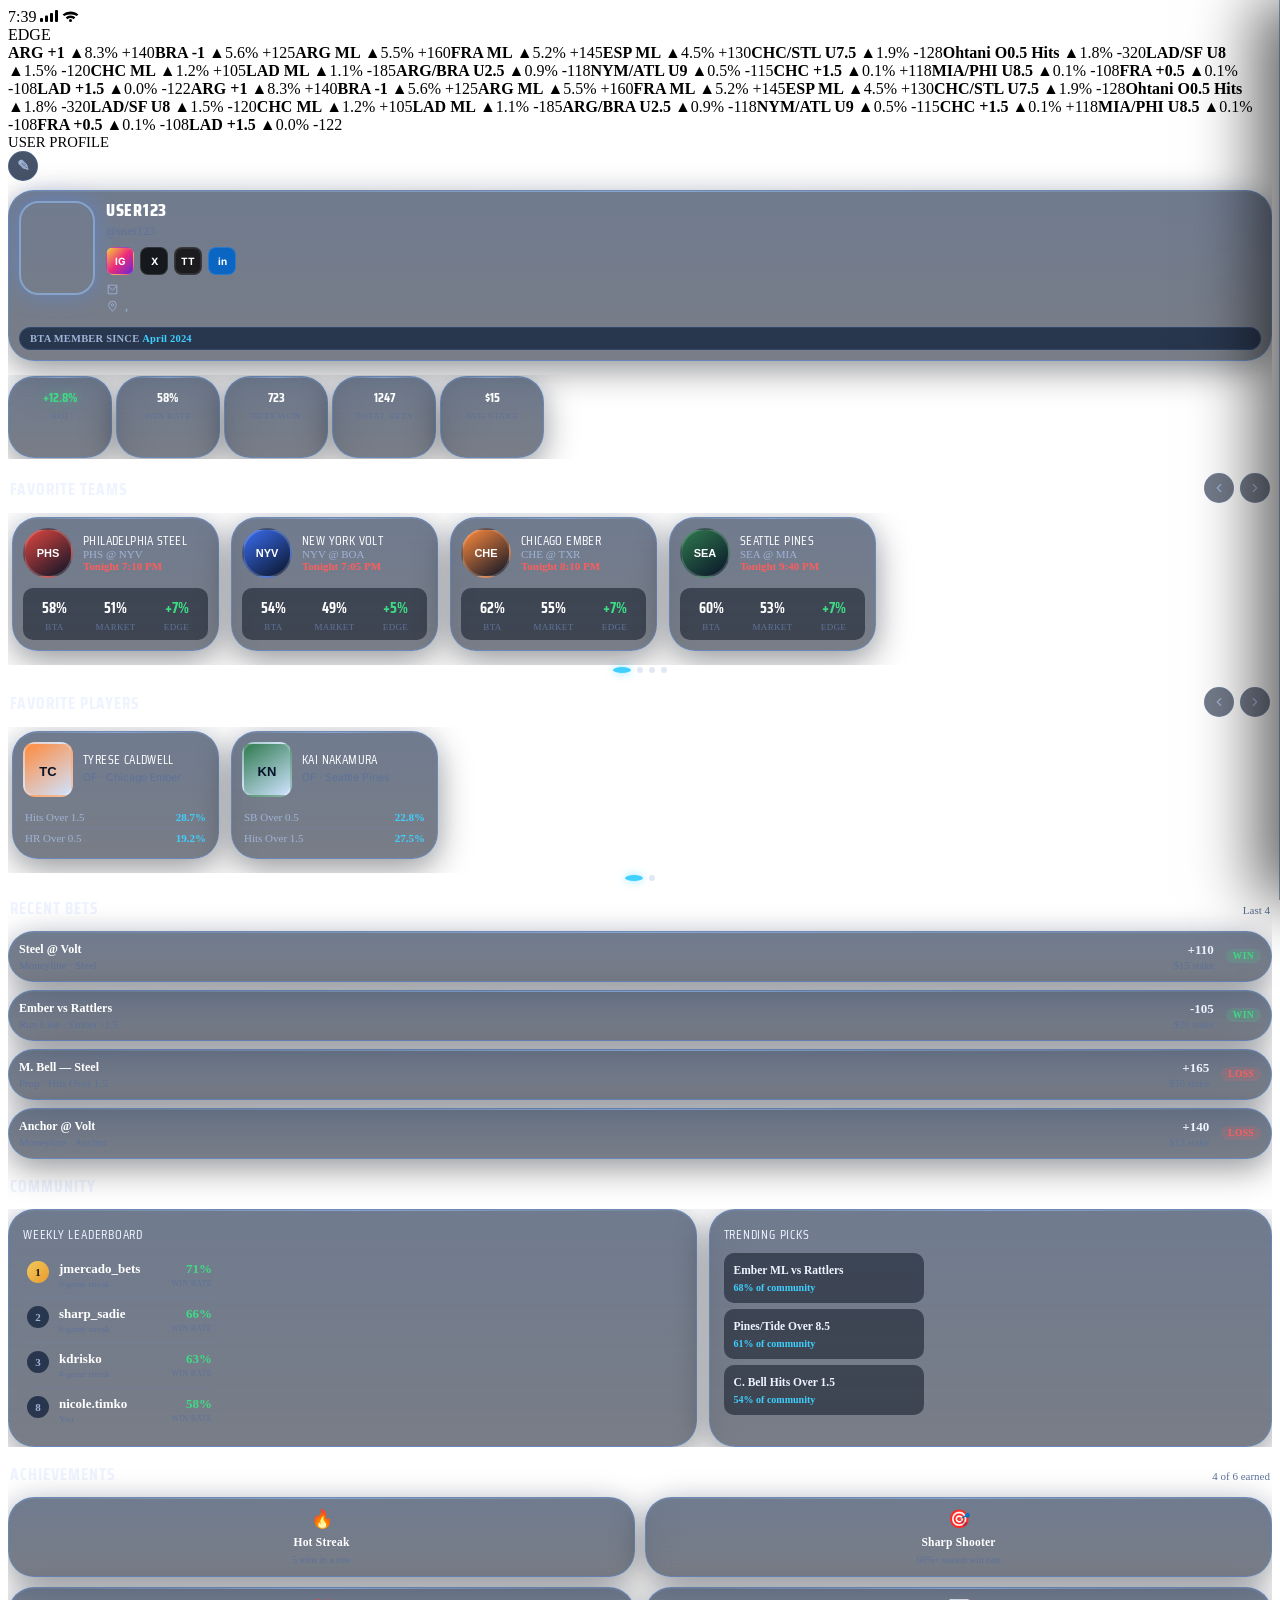
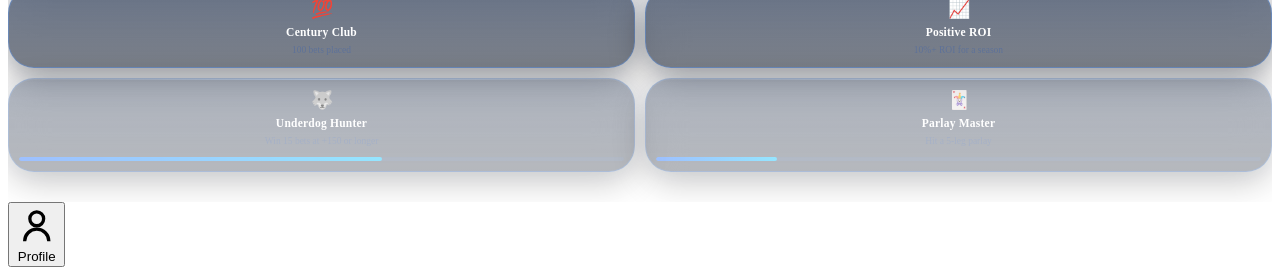
==== phase2/index.html @ 22b03d83 "rename" ====
<!DOCTYPE html>
<html lang="en">
<head>
  <meta charset="UTF-8">
  <meta name="viewport" content="width=device-width, initial-scale=1.0, maximum-scale=1.0">
  <title>BTA Sports</title>
  <link rel="preconnect" href="https://fonts.googleapis.com">
  <link rel="preconnect" href="https://fonts.gstatic.com" crossorigin>
  <link href="https://fonts.googleapis.com/css2?family=Saira+Condensed:wght@400;600;700;800&family=Inter:wght@400;500;600;700&display=swap" rel="stylesheet">
  <link rel="stylesheet" href="profile_styles.css">
</head>
<body>

<!-- AURORA BACKDROP -->
  <div class="aurora" aria-hidden="true">
    <div class="blob blob-1"></div>
    <div class="blob blob-2"></div>
    <div class="blob blob-3"></div>
  </div>

  <div class="stage">

    <!-- DEVICE -->
    <div class="device-wrap">
      <div class="device" id="device">
        <div class="screen">

          <!-- STATUS BAR (iPhone-style) -->
          <div class="statusbar">
            <span class="sb-time" id="sbTime">9:41</span>
            <span class="sb-icons">
              <!-- cellular -->
              <svg class="sb-cell" width="18" height="12" viewBox="0 0 18 12" fill="currentColor" aria-hidden="true">
                <rect x="0"  y="8"   width="3" height="4"   rx="1"/>
                <rect x="5"  y="5.5" width="3" height="6.5" rx="1"/>
                <rect x="10" y="3"   width="3" height="9"   rx="1"/>
                <rect x="15" y="0"   width="3" height="12"  rx="1"/>
              </svg>
              <!-- wifi -->
              <svg class="sb-wifi" width="17" height="12" viewBox="0 0 17 12" fill="currentColor" aria-hidden="true">
                <path d="M8.5 1.4c3 0 5.8 1.1 7.9 3l-1.6 1.7A9 9 0 0 0 8.5 4.6 9 9 0 0 0 2.2 6.1L.6 4.4A11.4 11.4 0 0 1 8.5 1.4Z"/>
                <path d="M8.5 5.6c1.8 0 3.5.7 4.8 1.9l-1.7 1.7a4.4 4.4 0 0 0-6.2 0L3.7 7.5A6.8 6.8 0 0 1 8.5 5.6Z"/>
                <circle cx="8.5" cy="10.4" r="1.5"/>
              </svg>
              <!-- battery (white) -->
              <span class="sb-batt" aria-label="Battery full">
                <svg width="27" height="13" viewBox="0 0 27 13" fill="none" aria-hidden="true">
                  <rect x="0.6" y="0.6" width="22.8" height="11.8" rx="3.4" stroke="#fff" stroke-opacity="0.55" stroke-width="1.1"/>
                  <rect x="2.2" y="2.2" width="19.6" height="8.6" rx="2.1" fill="#fff"/>
                  <path d="M25.2 4.3v4.4c.86-.18 1.4-.83 1.4-1.7v-1c0-.87-.54-1.52-1.4-1.7Z" fill="#fff" fill-opacity="0.55"/>
                </svg>
              </span>
            </span>
          </div>

          <!-- BLOOMBERG-STYLE BEST-BETS TICKER -->
          <div class="ticker" id="ticker" aria-label="Best bets edge ticker">
            <div class="ticker-tag"><span class="live-dot"></span> EDGE</div>
            <div class="ticker-track" id="tickerTrack"></div>
          </div>

          <!-- VIEWPORT -->
          <div class="viewport" id="viewport">
            <section class="view active" id="view-home"></section>
            <section class="view" id="view-games"></section>
            <section class="view" id="view-analyzer"></section>
            <section class="view" id="view-players"></section>
            <section class="view" id="view-risk"></section>
            <section class="view" id="view-fantasy"></section>
            <section class="view" id="view-profile"></section>
          </div>

          <!-- TOAST -->
          <div class="toast" id="toast"></div>

          <!-- BOTTOM NAV -->
          <nav class="tabbar" id="tabbar">
            <button class="tab active" data-view="profile" aria-label="Profile">
              <svg viewBox="0 0 24 24" fill="none" stroke="currentColor" stroke-width="1.9">
                <circle cx="12" cy="8" r="4"/>
                <path d="M5 21c0-3.9 3.1-7 7-7s7 3.1 7 7"/>
              </svg>
              <span>Profile</span>
            </button>
          </nav>

        </div>
      </div>
    </div>
  </div>

<!-- ====================================================
     DATA LAYER  (replaces data.js)
     ==================================================== -->
<script>
/* ── Utility: implied probability from American odds ── */
function impliedProb(o) {
  if (o > 0) return 100 / (o + 100);
  return (-o) / (-o + 100);
}
function probToAmerican(p) {
  if (p >= 0.5) return -Math.round(p / (1 - p) * 100);
  return Math.round((1 - p) / p * 100);
}
function fmtOdds(o) {
  return o > 0 ? '+' + Math.round(o) : String(Math.round(o));
}

/* ── User ── */
window.USER = { name: 'User123', handle: '' };

/* ── Teams (color palette) ── */
window.TEAMS = {
  MIA: { city:'Miami',        c1:'#00838f', c2:'#ff6b35' },
  PHI: { city:'Philadelphia', c1:'#bf2033', c2:'#0a1428' },
  NYM: { city:'New York',     c1:'#002d72', c2:'#ff5910' },
  ATL: { city:'Atlanta',      c1:'#ce1141', c2:'#13274f' },
  LAD: { city:'Los Angeles',  c1:'#005a9c', c2:'#ef3e42' },
  SF:  { city:'San Francisco',c1:'#fd5a1e', c2:'#27251f' },
  CHC: { city:'Chicago',      c1:'#0e3386', c2:'#cc3433' },
  STL: { city:'St. Louis',    c1:'#c41e3a', c2:'#0c2340' },
  HOU: { city:'Houston',      c1:'#002d62', c2:'#eb6e1f' },
  SEA: { city:'Seattle',      c1:'#005c5c', c2:'#0c2c56' },
  // FIFA
  ARG: { city:'Argentina',    c1:'#74acdf', c2:'#ffffff' },
  BRA: { city:'Brazil',       c1:'#009c3b', c2:'#ffdf00' },
  FRA: { city:'France',       c1:'#002395', c2:'#ed2939' },
  ENG: { city:'England',      c1:'#cf081f', c2:'#ffffff' },
  ESP: { city:'Spain',        c1:'#aa151b', c2:'#f1bf00' },
  GER: { city:'Germany',      c1:'#000000', c2:'#dd0000' },
  POR: { city:'Portugal',     c1:'#006600', c2:'#ff0000' },
  USA: { city:'United States',c1:'#002868', c2:'#bf0a30' },
};

/* ── Games ── */
window.GAMES = {
  MLB: [
    {
      id: 'mia-phi', away: 'MIA', home: 'PHI', time: '7:10 PM', day: 'Tonight',
      btaRunLine: 'PHI -1.5', btaOU: '8.5',
      markets: {
        moneyline: {
          away: { btaProb: 0.38, odds: +148 },
          home: { btaProb: 0.62, odds: -172 },
        },
        runline: {
          line: 1.5,
          away: { btaProb: 0.44, odds: +124 },
          home: { btaProb: 0.56, odds: -142 },
        },
        total: {
          line: 8.5,
          under: { btaProb: 0.52, odds: -108 },
          over:  { btaProb: 0.48, odds: -112 },
        },
      },
    },
    {
      id: 'nym-atl', away: 'NYM', home: 'ATL', time: '7:20 PM', day: 'Tonight',
      btaRunLine: 'ATL -1.5', btaOU: '9.0',
      markets: {
        moneyline: {
          away: { btaProb: 0.41, odds: +130 },
          home: { btaProb: 0.59, odds: -155 },
        },
        runline: {
          line: 1.5,
          away: { btaProb: 0.47, odds: +112 },
          home: { btaProb: 0.53, odds: -130 },
        },
        total: {
          line: 9.0,
          under: { btaProb: 0.54, odds: -115 },
          over:  { btaProb: 0.46, odds: +105 },
        },
      },
    },
    {
      id: 'lad-sf', away: 'LAD', home: 'SF', time: '9:45 PM', day: 'Tonight',
      btaRunLine: 'LAD -1.5', btaOU: '8.0',
      markets: {
        moneyline: {
          away: { btaProb: 0.66, odds: -185 },
          home: { btaProb: 0.34, odds: +160 },
        },
        runline: {
          line: 1.5,
          away: { btaProb: 0.55, odds: -122 },
          home: { btaProb: 0.45, odds: +104 },
        },
        total: {
          line: 8.0,
          under: { btaProb: 0.56, odds: -120 },
          over:  { btaProb: 0.44, odds: +102 },
        },
      },
    },
    {
      id: 'chc-stl', away: 'CHC', home: 'STL', time: '7:45 PM', day: 'Tomorrow',
      btaRunLine: 'EVEN', btaOU: '7.5',
      markets: {
        moneyline: {
          away: { btaProb: 0.50, odds: +105 },
          home: { btaProb: 0.50, odds: -115 },
        },
        runline: {
          line: 1.5,
          away: { btaProb: 0.46, odds: +118 },
          home: { btaProb: 0.54, odds: -135 },
        },
        total: {
          line: 7.5,
          under: { btaProb: 0.58, odds: -128 },
          over:  { btaProb: 0.42, odds: +110 },
        },
      },
    },
  ],
  FIFA: [
    {
      id: 'arg-bra', away: 'ARG', home: 'BRA', time: '3:00 PM', day: 'Today',
      btaRunLine: 'Draw', btaOU: '2.5',
      markets: {
        moneyline: {
          away: { btaProb: 0.44, odds: +160 },
          draw: { btaProb: 0.28, odds: +210 },
          home: { btaProb: 0.28, odds: +185 },
        },
        runline: {
          line: 1,
          away: { btaProb: 0.50, odds: +140 },
          home: { btaProb: 0.50, odds: +125 },
        },
        total: {
          line: 2.5,
          under: { btaProb: 0.55, odds: -118 },
          over:  { btaProb: 0.45, odds: +100 },
        },
      },
    },
    {
      id: 'fra-eng', away: 'FRA', home: 'ENG', time: '6:00 PM', day: 'Today',
      btaRunLine: 'FRA -0.5', btaOU: '2.5',
      markets: {
        moneyline: {
          away: { btaProb: 0.46, odds: +145 },
          draw: { btaProb: 0.26, odds: +220 },
          home: { btaProb: 0.28, odds: +180 },
        },
        runline: {
          line: 0.5,
          away: { btaProb: 0.52, odds: -108 },
          home: { btaProb: 0.48, odds: -112 },
        },
        total: {
          line: 2.5,
          under: { btaProb: 0.53, odds: -115 },
          over:  { btaProb: 0.47, odds: +105 },
        },
      },
    },
    {
      id: 'esp-ger', away: 'ESP', home: 'GER', time: '12:00 PM', day: 'Tomorrow',
      btaRunLine: 'ESP -0.5', btaOU: '3.0',
      markets: {
        moneyline: {
          away: { btaProb: 0.48, odds: +130 },
          draw: { btaProb: 0.25, odds: +240 },
          home: { btaProb: 0.27, odds: +195 },
        },
        runline: {
          line: 0.5,
          away: { btaProb: 0.54, odds: -122 },
          home: { btaProb: 0.46, odds: +104 },
        },
        total: {
          line: 3.0,
          under: { btaProb: 0.51, odds: -110 },
          over:  { btaProb: 0.49, odds: -110 },
        },
      },
    },
  ],
  NFL: [],
};

/* ── Player Props ── */
window.PROPS = {
  MLB: [
    {
      id: 'ohtani', name: 'Shohei Ohtani', team: 'LAD', match: 'LAD @ SF', time: '9:45 PM',
      lines: [
        {
          stat: 'Total Bases', line: 1.5,
          under: { btaProb: 0.38, odds: +148 },
          over:  { btaProb: 0.62, odds: -175 },
        },
        {
          stat: 'Hits', line: 0.5,
          under: { btaProb: 0.22, odds: +260 },
          over:  { btaProb: 0.78, odds: -320 },
        },
        {
          stat: 'Strikeouts', line: 1.5,
          under: { btaProb: 0.42, odds: +138 },
          over:  { btaProb: 0.58, odds: -162 },
        },
      ],
    },
    {
      id: 'judge', name: 'Aaron Judge', team: 'NYM', match: 'NYM @ ATL', time: '7:20 PM',
      lines: [
        {
          stat: 'Home Runs', line: 0.5,
          under: { btaProb: 0.72, odds: -255 },
          over:  { btaProb: 0.28, odds: +215 },
        },
        {
          stat: 'Total Bases', line: 2.5,
          under: { btaProb: 0.44, odds: +125 },
          over:  { btaProb: 0.56, odds: -148 },
        },
        {
          stat: 'RBIs', line: 0.5,
          under: { btaProb: 0.40, odds: +140 },
          over:  { btaProb: 0.60, odds: -168 },
        },
      ],
    },
    {
      id: 'acuna', name: 'Ronald Acuña Jr.', team: 'ATL', match: 'NYM @ ATL', time: '7:20 PM',
      lines: [
        {
          stat: 'Stolen Bases', line: 0.5,
          under: { btaProb: 0.55, odds: -125 },
          over:  { btaProb: 0.45, odds: +108 },
        },
        {
          stat: 'Hits', line: 1.5,
          under: { btaProb: 0.48, odds: -105 },
          over:  { btaProb: 0.52, odds: -115 },
        },
      ],
    },
    {
      id: 'betts', name: 'Mookie Betts', team: 'LAD', match: 'LAD @ SF', time: '9:45 PM',
      lines: [
        {
          stat: 'Total Bases', line: 1.5,
          under: { btaProb: 0.41, odds: +135 },
          over:  { btaProb: 0.59, odds: -158 },
        },
        {
          stat: 'Runs Scored', line: 0.5,
          under: { btaProb: 0.38, odds: +148 },
          over:  { btaProb: 0.62, odds: -172 },
        },
      ],
    },
  ],
  FIFA: [
    {
      id: 'mbappe', name: 'Kylian Mbappé', team: 'FRA', match: 'FRA @ ENG', time: '6:00 PM',
      lines: [
        {
          stat: 'Goals', line: 0.5,
          under: { btaProb: 0.58, odds: -138 },
          over:  { btaProb: 0.42, odds: +118 },
        },
        {
          stat: 'Shots on Target', line: 1.5,
          under: { btaProb: 0.46, odds: +106 },
          over:  { btaProb: 0.54, odds: -125 },
        },
      ],
    },
    {
      id: 'saka', name: 'Bukayo Saka', team: 'ENG', match: 'FRA @ ENG', time: '6:00 PM',
      lines: [
        {
          stat: 'Assists', line: 0.5,
          under: { btaProb: 0.70, odds: -235 },
          over:  { btaProb: 0.30, odds: +195 },
        },
        {
          stat: 'Shots', line: 1.5,
          under: { btaProb: 0.50, odds: -108 },
          over:  { btaProb: 0.50, odds: -112 },
        },
      ],
    },
    {
      id: 'messi', name: 'Lionel Messi', team: 'ARG', match: 'ARG @ BRA', time: '3:00 PM',
      lines: [
        {
          stat: 'Goals', line: 0.5,
          under: { btaProb: 0.52, odds: -115 },
          over:  { btaProb: 0.48, odds: +105 },
        },
        {
          stat: 'Key Passes', line: 2.5,
          under: { btaProb: 0.44, odds: +124 },
          over:  { btaProb: 0.56, odds: -142 },
        },
      ],
    },
  ],
  NFL: [],
};

/* ── DFS Pool ── */
window.DFS = {
  cap: 50000,
  positions: ['P','P','C','1B','2B','3B','SS','OF','OF'],
  pool: [
    { name:'Shohei Ohtani',       pos:'P',  team:'LAD', salary:11200, proj:42.5 },
    { name:'Gerrit Cole',         pos:'P',  team:'NYM', salary: 9800, proj:37.8 },
    { name:'Spencer Strider',     pos:'P',  team:'ATL', salary: 9600, proj:36.2 },
    { name:'Blake Snell',         pos:'P',  team:'SF',  salary: 8800, proj:33.5 },
    { name:'Framber Valdez',      pos:'P',  team:'HOU', salary: 8200, proj:30.4 },
    { name:'Adley Rutschman',     pos:'C',  team:'PHI', salary: 5800, proj:18.4 },
    { name:'William Contreras',   pos:'C',  team:'MIA', salary: 4800, proj:14.2 },
    { name:'Bo Naylor',           pos:'C',  team:'NYM', salary: 4200, proj:11.5 },
    { name:'Freddie Freeman',     pos:'1B', team:'LAD', salary: 6200, proj:21.6 },
    { name:'Pete Alonso',         pos:'1B', team:'NYM', salary: 5600, proj:19.3 },
    { name:'Ty France',           pos:'1B', team:'CHC', salary: 4400, proj:13.1 },
    { name:'Marcus Semien',       pos:'2B', team:'STL', salary: 5400, proj:17.8 },
    { name:'Gleyber Torres',      pos:'2B', team:'NYM', salary: 4800, proj:15.4 },
    { name:'Zach McKinstry',      pos:'2B', team:'CHC', salary: 3900, proj:11.2 },
    { name:'Rafael Devers',       pos:'3B', team:'PHI', salary: 6000, proj:20.5 },
    { name:'Matt Chapman',        pos:'3B', team:'SF',  salary: 5200, proj:16.9 },
    { name:'Josh Donaldson',      pos:'3B', team:'ATL', salary: 4100, proj:12.0 },
    { name:'Trea Turner',         pos:'SS', team:'PHI', salary: 6400, proj:23.1 },
    { name:'Francisco Lindor',    pos:'SS', team:'NYM', salary: 6000, proj:21.8 },
    { name:'Dansby Swanson',      pos:'SS', team:'CHC', salary: 4600, proj:14.5 },
    { name:'Mookie Betts',        pos:'OF', team:'LAD', salary: 7200, proj:28.4 },
    { name:'Ronald Acuña Jr.',    pos:'OF', team:'ATL', salary: 7000, proj:27.6 },
    { name:'Aaron Judge',         pos:'OF', team:'NYM', salary: 6800, proj:26.2 },
    { name:'Mike Trout',          pos:'OF', team:'SF',  salary: 6400, proj:24.0 },
    { name:'Yordan Alvarez',      pos:'OF', team:'HOU', salary: 6200, proj:22.8 },
    { name:'Kyle Tucker',         pos:'OF', team:'HOU', salary: 5800, proj:20.1 },
    { name:'Seiya Suzuki',        pos:'OF', team:'CHC', salary: 5200, proj:17.5 },
    { name:'Jesse Winker',        pos:'OF', team:'MIA', salary: 4600, proj:14.8 },
    { name:'Michael Conforto',    pos:'OF', team:'SF',  salary: 4000, proj:12.0 },
  ],
};
</script>

<!-- ====================================================
     MAIN APP JS  (paste your app.js content here)
     ==================================================== -->
<script>
(function () {
  'use strict';

  /* ---------- odds math ---------- */
  const americanToDecimal = o => o > 0 ? 1 + o / 100 : 1 + 100 / (-o);
  const decimalToAmerican = d => d >= 2 ? '+' + Math.round((d - 1) * 100) : '-' + Math.round(100 / (d - 1));
  const clamp = (v, lo, hi) => Math.min(hi, Math.max(lo, v));
  const pct = p => (p * 100).toFixed(2) + '%';
  const pct1 = p => (p * 100).toFixed(1) + '%';
  const edgeOf = side => side.btaProb - impliedProb(side.odds);

  /* ---------- app state ---------- */
  const state = {
    view: 'home',
    sport: 'MLB',
    analyzerGameId: 'mia-phi',
    card: [],
    fantasy: null,
    audioTimer: null,
  };

  const $ = sel => document.querySelector(sel);
  const el = (tag, cls, html) => { const e = document.createElement(tag); if (cls) e.className = cls; if (html != null) e.innerHTML = html; return e; };

  const teamGrad = (away, home) => {
    const a = TEAMS[away], h = TEAMS[home];
    return `background:linear-gradient(100deg, ${a.c1} 0%, ${a.c2} 34%, ${h.c1} 66%, ${h.c2} 100%)`;
  };
  const teamSolid = abbr => { const t = TEAMS[abbr]; return t ? `background:linear-gradient(135deg, ${t.c1}, ${t.c2})` : ''; };

  function allEdges() {
    const out = [];
    Object.keys(GAMES).forEach(sport => GAMES[sport].forEach(g => {
      const push = (name, sub, side, odds) => { if (odds == null) return; out.push({ sport, gid: g.id, name, sub, btaProb: side.btaProb, odds, edge: side.btaProb - impliedProb(odds) }); };
      const m = g.markets;
      push(`${g.away} ML`, `${TEAMS[g.away].city} moneyline`, m.moneyline.away, m.moneyline.away.odds);
      push(`${g.home} ML`, `${TEAMS[g.home].city} moneyline`, m.moneyline.home, m.moneyline.home.odds);
      if (m.runline) {
        push(`${g.away} ${m.runline.line > 0 ? '+' : ''}${m.runline.line}`, `${g.away}/${g.home} spread`, m.runline.away, m.runline.away.odds);
        push(`${g.home} -${m.runline.line}`, `${g.away}/${g.home} spread`, m.runline.home, m.runline.home.odds);
      }
      if (m.total) {
        push(`${g.away}/${g.home} U${m.total.line}`, 'Total under', m.total.under, m.total.under.odds);
        push(`${g.away}/${g.home} O${m.total.line}`, 'Total over', m.total.over, m.total.over.odds);
      }
    }));
    Object.keys(PROPS).forEach(sport => PROPS[sport].forEach(p => p.lines.forEach(l => {
      if (l.over.odds != null) out.push({ sport, name: `${p.name.split(' ').pop()} O${l.line} ${l.stat}`, sub: `${p.name} · ${l.stat}`, btaProb: l.over.btaProb, odds: l.over.odds, edge: l.over.btaProb - impliedProb(l.over.odds) });
    })));
    return out;
  }

  function parlayProb(probs) { return probs.reduce((p, v) => p * v, 1); }

  /* ── Ticker ── */
  function buildTicker() {
    const edges = allEdges().filter(e => e.edge > 0).sort((a, b) => b.edge - a.edge);
    const top = edges.slice(0, 18);
    const track = $('#tickerTrack');
    const render = e => {
      const big = e.edge >= 0.03;
      const cls = big ? 'up' : 'flat';
      return `<span class="tick"><span class="pos ${big ? '' : 'flat'}"></span><b>${e.name}</b>
        <span class="edge ${cls}"><span class="tri">▲</span>${(e.edge * 100).toFixed(1)}%</span>
        <span class="od">${fmtOdds(e.odds)}</span></span>`;
    };
    const half = top.map(render).join('');
    track.innerHTML = half + half;
  }

  /* ── Clock ── */
  function greetingWord(h) {
    if (h < 12) return 'morning';
    if (h < 17) return 'afternoon';
    if (h < 22) return 'evening';
    return 'night';
  }
  function tickClock() {
    const now = new Date();
    let h = now.getHours(); const m = now.getMinutes();
    const hh = ((h + 11) % 12) + 1;
    $('#sbTime').textContent = `${hh}:${String(m).padStart(2, '0')}`;
  }

  /* ── Home ── */
  function renderHome() {
    const v = $('#view-home');
    const now = new Date();
    const word = greetingWord(now.getHours());
    const dateStr = now.toLocaleDateString('en-US', { weekday: 'long', month: 'long', day: 'numeric' });
    const edges = allEdges().filter(e => e.edge > 0).sort((a, b) => b.edge - a.edge);
    const top = edges.slice(0, 5);
    const avgEdge = top.reduce((s, e) => s + e.edge, 0) / top.length;
    const bestProb = Math.round(edges[0].btaProb * 100);
    const liveCount = GAMES.MLB.length + GAMES.FIFA.length;
    const gaugeDeg = Math.round(bestProb / 100 * 360);

    v.innerHTML = `
      <div class="greet">
        <div class="hello">Good ${word}, <span class="wave">👋</span></div>
        <h1>Welcome back, <em>${USER.name}.</em></h1>
        <div class="date">${dateStr} · ${liveCount} games on today's board</div>
      </div>
      <div class="edge-hero glass">
        <div class="eh-top">
          <span class="eh-label">Today's Top Edge</span>
          <span class="eh-chip">▲ Model vs. Market</span>
        </div>
        <div class="eh-body">
          <div class="eh-gauge" style="background:conic-gradient(var(--accent-light) ${gaugeDeg}deg, rgba(255,255,255,0.08) ${gaugeDeg}deg)">
            <div class="g-val"><span class="g-num">${bestProb}%</span><span class="g-sub">Win Prob</span></div>
          </div>
          <div class="eh-meta">
            <h3>${edges[0].name}</h3>
            <p>${edges[0].sub} — BTA gives this <b style="color:#fff">+${(edges[0].edge * 100).toFixed(1)} pts</b> of edge over the ${fmtOdds(edges[0].odds)} market price.</p>
          </div>
        </div>
      </div>
      <div class="qstats">
        <div class="qstat glass"><div class="qn">${liveCount}</div><div class="ql">Games today</div></div>
        <div class="qstat glass"><div class="qn yel">+${(avgEdge * 100).toFixed(1)}</div><div class="ql">Avg top-5 edge</div></div>
        <div class="qstat glass"><div class="qn">${edges.length}</div><div class="ql">+EV plays found</div></div>
      </div>
      <div class="sec-head"><h2>Top picks for you</h2><span class="more" data-go="games">All games ›</span></div>
      <div id="homePicks"></div>
      <div class="sec-head"><h2>Featured slate</h2><span class="more" data-go="games">Open ›</span></div>
      <div id="homeGames"></div>`;

    const picks = $('#homePicks');
    top.forEach((e, i) => {
      const row = el('div', 'pick glass');
      row.innerHTML = `
        <div class="pk-rank">${i + 1}</div>
        <div class="pk-main"><div class="pk-name">${e.name}</div><div class="pk-sub">${e.sub} · ${e.sport}</div></div>
        <div class="pk-edge"><div class="pe-n">+${(e.edge * 100).toFixed(1)}</div><div class="pe-l">Edge</div></div>
        <div class="pk-od">${fmtOdds(e.odds)}</div>`;
      row.addEventListener('click', () => addLeg({ id: 'pk' + i, team: e.name.split(' ')[0], name: e.name, sub: e.sub, odds: e.odds, btaProb: e.btaProb }, 'Added to Risk Analyzer'));
      picks.appendChild(row);
    });

    const gm = $('#homeGames');
    GAMES.MLB.slice(0, 3).forEach(g => gm.appendChild(gameCard(g)));
    v.querySelectorAll('[data-go]').forEach(b => b.addEventListener('click', () => navigate(b.dataset.go)));
  }

  /* ── Game Card ── */
  function gameCard(g) {
    const m = g.markets.moneyline;
    const aw = Math.round(m.away.btaProb * 100), hm = 100 - aw;
    const bestEdge = Math.max(edgeOf(m.away), edgeOf(m.home));
    const card = el('div', 'game-card');
    card.innerHTML = `
      <div class="gc-grad" style="${teamGrad(g.away, g.home)}">
        ${bestEdge > 0.03 ? `<span class="gc-edge-pill">▲ ${(bestEdge * 100).toFixed(1)}% edge</span>` : ''}
        <div class="gc-side away"><div class="gc-team">${g.away}</div><div class="gc-rec">${TEAMS[g.away].city}</div></div>
        <div class="gc-mid"><div class="gc-time">${g.time}</div><div class="gc-vs">${g.day}</div></div>
        <div class="gc-side home"><div class="gc-team">${g.home}</div><div class="gc-rec">${TEAMS[g.home].city}</div></div>
      </div>
      <div class="gc-foot">
        <span class="gc-pct away">${aw}%</span>
        <span class="gc-bar"><span class="ba" style="width:${aw}%"></span><span class="bh" style="width:${hm}%"></span></span>
        <span class="gc-pct home">${hm}%</span>
      </div>`;
    card.addEventListener('click', () => openAnalyzer(g.id));
    return card;
  }

  /* ── Games View ── */
  function renderGames() {
    const v = $('#view-games');
    v.innerHTML = `
      <div class="page-title-row"><div class="page-title">GAMES</div></div>
      <div class="sport-tabs" id="gamesSportTabs"></div>
      <div class="book-row glass">
        <span class="bk-l"><span class="bk-logo" style="background:#1493ff">FD</span> FanDuel</span>
        <span class="bk-r">Exportable Betslip</span>
      </div>
      <div id="gamesList"></div>`;
    sportTabs($('#gamesSportTabs'), s => { state.sport = s; renderGames(); });
    const list = $('#gamesList');
    if (state.sport === 'NFL') { list.appendChild(nflCountdown()); return; }
    const games = GAMES[state.sport];
    let lastDay = null;
    games.forEach(g => {
      if (g.day !== lastDay) { list.appendChild(el('div', 'day-label', g.day)); lastDay = g.day; }
      list.appendChild(gameCard(g));
    });
  }

  function sportTabs(container, onPick) {
    ['MLB', 'NFL', 'FIFA'].forEach(s => {
      const b = el('button', 'sport-tab' + (s === state.sport ? ' active' : ''), s);
      b.addEventListener('click', () => onPick(s));
      container.appendChild(b);
    });
  }

  function nflCountdown() {
    const kickoff = new Date('2026-09-10T13:00:00');
    const diff = Math.max(0, kickoff - new Date());
    const d = Math.floor(diff / 864e5), h = Math.floor(diff % 864e5 / 36e5), mi = Math.floor(diff % 36e5 / 6e4);
    const wrap = el('div', 'countdown');
    wrap.innerHTML = `
      <div class="cd-eyebrow">The NFL season</div>
      <h2>STARTS IN</h2>
      <div class="cd-grid">
        <div class="cd-unit"><div class="cd-num">${d}</div><div class="cd-lab">Days</div></div>
        <div class="cd-sep">:</div>
        <div class="cd-unit"><div class="cd-num">${h}</div><div class="cd-lab">Hours</div></div>
        <div class="cd-sep">:</div>
        <div class="cd-unit"><div class="cd-num">${mi}</div><div class="cd-lab">Minutes</div></div>
      </div>
      <div class="cd-foot">📅 Season kicks off <b>September 10, 2026</b></div>`;
    return wrap;
  }

  /* ── Analyzer ── */
  function openAnalyzer(gid) { state.analyzerGameId = gid; navigate('analyzer'); }

  function findGame(gid) {
    for (const s of Object.keys(GAMES)) { const g = GAMES[s].find(x => x.id === gid); if (g) return { g, sport: s }; }
    return { g: GAMES.MLB[0], sport: 'MLB' };
  }

  function renderAnalyzer() {
    const v = $('#view-analyzer');
    const { g } = findGame(state.analyzerGameId);
    const m = g.markets;
    const isSoccer = !!m.moneyline.draw;

    v.innerHTML = `
      <div class="page-title-row"><div class="page-title">ANALYZER</div></div>
      <div class="analyzer-hero">
        <div class="ah-grad" style="${teamGrad(g.away, g.home)}"></div>
        <div class="ah-row">
          <div class="ah-team"><div class="ah-abbr">${g.away}</div><div class="ah-city">${TEAMS[g.away].city}</div></div>
          <div class="ah-mid"><div class="ah-vs">@</div><div class="ah-time">${g.time}</div></div>
          <div class="ah-team"><div class="ah-abbr">${g.home}</div><div class="ah-city">${TEAMS[g.home].city}</div></div>
        </div>
        <div class="ah-lines">
          <span class="ah-line-chip">BTA Line <b>${g.btaRunLine}</b></span>
          <span class="ah-line-chip">BTA O/U <b>${g.btaOU}</b></span>
          <span class="ah-line-chip">FanDuel Markets</span>
        </div>
      </div>
      <div class="bet-audio glass" id="betAudio">
        <button class="ba-play" id="baPlay" aria-label="Play AI bet analysis">
          <svg viewBox="0 0 24 24" fill="currentColor"><path d="M7 5l12 7-12 7V5z"/></svg>
        </button>
        <div class="ba-mid">
          <div class="ba-title">AI Bet Analysis</div>
          <div class="ba-by">Powered by <b>Vokal</b></div>
          <div class="ba-wave">${Array.from({ length: 26 }, () => '<span style="height:' + (20 + Math.random() * 70) + '%"></span>').join('')}</div>
        </div>
        <div class="ba-dur" id="baDur">1:24</div>
      </div>
      <div id="marketBlocks"></div>`;

    const blocks = $('#marketBlocks');
    blocks.appendChild(marketBlock(isSoccer ? '3-Way Moneyline' : 'Moneyline',
      isSoccer
        ? [oddsCell(g.away, m.moneyline.away, g, 'ml-a'), oddsCell('Draw', m.moneyline.draw, g, 'ml-d'), oddsCell(g.home, m.moneyline.home, g, 'ml-h')]
        : [oddsCell(g.away, m.moneyline.away, g, 'ml-a'), oddsCell(g.home, m.moneyline.home, g, 'ml-h')],
      isSoccer));

    blocks.appendChild(marketBlock(isSoccer ? 'Goal Line' : 'Run Line',
      [oddsCellId(`${g.away} +${m.runline.line}`, m.runline.away, g, 'rl-a'), oddsCellId(`${g.home} -${m.runline.line}`, m.runline.home, g, 'rl-h')]));
    blocks.appendChild(moveLine('runline', g, m.runline.line, 0.5, 0.5, 'spread'));

    blocks.appendChild(marketBlock(isSoccer ? 'Total Goals' : 'Total Runs',
      [oddsCellId(`Under ${m.total.line}`, m.total.under, g, 'tot-u'), oddsCellId(`Over ${m.total.line}`, m.total.over, g, 'tot-o')]));
    blocks.appendChild(moveLine('total', g, m.total.line, 0.5, 0.5, 'total'));

    wireAudio();
    wireAddButtons(v, g);
  }

  function marketBlock(title, cells, three) {
    const b = el('div', 'market');
    b.innerHTML = `<div class="market-h">${title}</div>`;
    const grid = el('div', 'market-grid' + (three ? ' three' : ''));
    cells.forEach(c => grid.appendChild(c));
    b.appendChild(grid);
    return b;
  }

  function oddsCell(side, data, g, key) { return oddsCellId(side, data, g, key); }
  function oddsCellId(side, data, g, key) {
    const e = edgeOf(data);
    const c = el('div', 'odds-cell' + (e > 0.03 ? ' best' : ''));
    c.dataset.key = key;
    c.innerHTML = `
      ${e > 0.02 ? `<span class="oc-edge">+${(e * 100).toFixed(1)}%</span>` : ''}
      <div class="oc-side">${side}</div>
      <div class="oc-prob" data-prob>${pct(data.btaProb)}</div>
      <div class="oc-odds ${data.odds > 0 ? 'pos' : 'neg'}" data-odds>${fmtOdds(data.odds)}</div>
      <button class="oc-add" data-add="${side}" data-odds="${data.odds}" data-prob="${data.btaProb}">+ Add</button>`;
    return c;
  }

  function moveLine(market, g, baseLine, step, sens, kind) {
    const wrap = el('div', 'mtl');
    const min = baseLine - 2, max = baseLine + 2;
    wrap.innerHTML = `
      <div class="mtl-label"><span>Move the Line</span><span class="mtl-now">${kind === 'total' ? 'Line ' : 'Spread '}<b id="mtlVal-${market}">${baseLine}</b></span></div>
      <div class="mtl-track">
        <input type="range" id="mtl-${market}" min="${min}" max="${max}" step="${step}" value="${baseLine}">
      </div>`;
    setTimeout(() => {
      const input = wrap.querySelector('input');
      input.addEventListener('input', () => {
        const line = parseFloat(input.value);
        $('#mtlVal-' + market).textContent = line;
        const deltaSteps = (line - baseLine) / step;
        const md = g.markets[market];
        const upSide = market === 'total' ? 'under' : 'away';
        const dnSide = market === 'total' ? 'over' : 'home';
        const upBase = md[upSide].btaProb;
        const upNew = clamp(upBase + deltaSteps * sens * 0.11, 0.03, 0.97);
        const dnNew = 1 - upNew;
        updateCell(market === 'total' ? 'tot-u' : 'rl-a', upNew, upSide === 'away' ? `${g.away} +${line}` : `Under ${line}`);
        updateCell(market === 'total' ? 'tot-o' : 'rl-h', dnNew, dnSide === 'home' ? `${g.home} -${line}` : `Over ${line}`);
      });
    }, 0);
    return wrap;
  }

  function updateCell(key, prob, sideLabel) {
    const cell = document.querySelector(`#view-analyzer .odds-cell[data-key="${key}"]`);
    if (!cell) return;
    cell.querySelector('[data-prob]').textContent = pct(prob);
    const od = cell.querySelector('[data-odds]');
    const fair = probToAmerican(prob);
    od.textContent = fmtOdds(fair);
    od.className = 'oc-odds ' + (fair > 0 ? 'pos' : 'neg');
    cell.querySelector('.oc-side').textContent = sideLabel;
    const add = cell.querySelector('.oc-add');
    if (add) { add.dataset.odds = fair; add.dataset.prob = prob; add.dataset.add = sideLabel; }
    cell.classList.toggle('best', prob > 0.55);
  }

  function wireAudio() {
    const audio = $('#betAudio'), btn = $('#baPlay'), dur = $('#baDur');
    let playing = false, t = 84;
    btn.addEventListener('click', () => {
      playing = !playing;
      audio.classList.toggle('playing', playing);
      btn.innerHTML = playing
        ? '<svg viewBox="0 0 24 24" fill="currentColor"><path d="M7 5h4v14H7zM13 5h4v14h-4z"/></svg>'
        : '<svg viewBox="0 0 24 24" fill="currentColor"><path d="M7 5l12 7-12 7V5z"/></svg>';
      clearInterval(state.audioTimer);
      if (playing) {
        state.audioTimer = setInterval(() => {
          t = t <= 0 ? 84 : t - 1;
          dur.textContent = Math.floor(t / 60) + ':' + String(t % 60).padStart(2, '0');
        }, 1000);
      }
    });
  }

  function wireAddButtons(scope, g) {
    scope.querySelectorAll('.oc-add').forEach(btn => {
      btn.addEventListener('click', () => {
        const odds = parseFloat(btn.dataset.odds);
        addLeg({
          id: g.id + '-' + btn.dataset.add,
          team: g.away, away: g.away, home: g.home,
          name: btn.dataset.add, sub: `${g.away} @ ${g.home}`,
          odds, btaProb: parseFloat(btn.dataset.prob),
        });
        btn.textContent = '✓ Added'; btn.classList.add('added');
        setTimeout(() => { btn.textContent = '+ Add'; btn.classList.remove('added'); }, 1400);
      });
    });
  }

  /* ── Players ── */
  function renderPlayers() {
    const v = $('#view-players');
    v.innerHTML = `
      <div class="page-title-row"><div class="page-title">PLAYERS</div></div>
      <div class="sport-tabs" id="playersSportTabs"></div>
      <div class="book-row glass">
        <span class="bk-l"><span class="bk-logo" style="background:#1493ff">FD</span> FanDuel</span>
        <span class="bk-r">Exportable Betslip</span>
      </div>
      <div id="playersList"></div>`;
    sportTabs($('#playersSportTabs'), s => { state.sport = s; renderPlayers(); });
    const list = $('#playersList');
    const props = PROPS[state.sport] || [];
    if (!props.length) { list.appendChild(el('div', 'risk-empty', '<p>No player props for this sport yet.</p>')); return; }
    props.forEach((p, idx) => list.appendChild(playerCard(p, idx === 0)));
  }

  function playerCard(p, open) {
    const card = el('div', 'player-card' + (open ? ' open' : ''));
    const head = el('div', 'pc-head');
    const teamColor = (TEAMS[p.team] || {}).c1 || '#4f8dff';
    head.innerHTML = `
      <div class="pc-grad" style="background:linear-gradient(135deg,${teamColor},transparent)"></div>
      <div class="pc-info"><div class="pc-name">${p.name} (${p.team})</div><div class="pc-meta">${p.match} · ${p.time}</div></div>
      <span class="pc-chev"><svg width="18" height="18" viewBox="0 0 24 24" fill="none" stroke="currentColor" stroke-width="2.4"><path d="m6 9 6 6 6-6"/></svg></span>`;
    head.addEventListener('click', () => card.classList.toggle('open'));
    const body = el('div', 'pc-body');
    p.lines.forEach((l, i) => {
      const block = el('div', 'prop-line');
      block.innerHTML = `<div class="pl-stat">${l.stat} ${l.line}</div>`;
      const grid = el('div', 'market-grid');
      grid.appendChild(oddsCellId(`Under ${l.line}`, { btaProb: l.under.btaProb, odds: l.under.odds ?? probToAmerican(l.under.btaProb) }, null, `pu-${p.id}-${i}`));
      grid.appendChild(oddsCellId(`Over ${l.line}`, { btaProb: l.over.btaProb, odds: l.over.odds ?? probToAmerican(l.over.btaProb) }, null, `po-${p.id}-${i}`));
      block.appendChild(grid);
      body.appendChild(block);
    });
    card.appendChild(head); card.appendChild(body);
    setTimeout(() => body.querySelectorAll('.oc-add').forEach(btn => {
      btn.addEventListener('click', () => {
        const odds = parseFloat(btn.dataset.odds);
        addLeg({ id: p.id + '-' + btn.dataset.add, team: p.team, name: `${p.name.split(' ').pop()} ${btn.dataset.add}`, sub: `${p.name} · ${p.match}`, odds, btaProb: parseFloat(btn.dataset.prob) });
        btn.textContent = '✓ Added'; btn.classList.add('added');
        setTimeout(() => { btn.textContent = '+ Add'; btn.classList.remove('added'); }, 1400);
      });
    }), 0);
    return card;
  }

  /* ── Risk Analyzer ── */
  function addLeg(leg, toastMsg) {
    if (state.card.find(l => l.id === leg.id)) { showToast('Already on your card'); return; }
    state.card.push(leg);
    updateBadge();
    showToast(toastMsg || `Added ${leg.name} to Risk Analyzer`);
    if (state.view === 'risk') renderRisk();
  }
  function removeLeg(id) { state.card = state.card.filter(l => l.id !== id); updateBadge(); renderRisk(); }
  function clearCard() { state.card = []; updateBadge(); renderRisk(); }

  function updateBadge() {
    const b = $('#riskBadge');
    if (state.card.length) { b.hidden = false; b.textContent = state.card.length; }
    else b.hidden = true;
  }

  function renderRisk() {
    const v = $('#view-risk');
    if (!state.card.length) {
      v.innerHTML = `
        <div class="page-title-row"><div class="page-title">RISK ANALYZER</div></div>
        <div class="risk-empty">
          <div class="re-ic"><svg width="30" height="30" viewBox="0 0 24 24" fill="none" stroke="currentColor" stroke-width="1.8"><path d="M12 3v18M5 7h14M7 7l-3 7a3.2 3.2 0 0 0 6 0zM17 7l-3 7a3.2 3.2 0 0 0 6 0z"/></svg></div>
          <h3>Build your bet card</h3>
          <p>Add selections from Games, the Analyzer, or Player Props. BTA models the combined win probability, fair odds, and your exposure across every leg — before you wager.</p>
        </div>`;
      return;
    }
    const probs = state.card.map(l => l.btaProb);
    const winProb = parlayProb(probs);
    const dec = state.card.reduce((d, l) => d * americanToDecimal(l.odds), 1);
    const am = decimalToAmerican(dec);
    const marketImplied = state.card.reduce((p, l) => p * impliedProb(l.odds), 1);
    const edge = (winProb - marketImplied) * 100;

    v.innerHTML = `
      <div class="page-title-row"><div class="page-title">RISK ANALYZER</div></div>
      <div class="risk-summary">
        <div class="rs-grid">
          <div class="rs-cell"><div class="rs-l">Est. Win Probability</div><div class="rs-prob">${pct1(winProb).replace('%', '')}<span>%</span></div></div>
          <div class="rs-cell" style="text-align:right"><div class="rs-l">Est. Combined Odds</div><div class="rs-odds">${am}</div></div>
        </div>
        <div class="rs-bar"><span id="rsBar"></span></div>
        <div class="rs-foot">
          <span>${state.card.length} leg${state.card.length > 1 ? 's' : ''} · ${dec.toFixed(2)}x payout</span>
          <span>Model edge <b>${edge >= 0 ? '+' : ''}${edge.toFixed(1)} pts</b></span>
        </div>
      </div>
      <div id="legList"></div>
      <div class="risk-actions">
        <button class="btn-clear" id="clearCard"><svg width="15" height="15" viewBox="0 0 24 24" fill="none" stroke="currentColor" stroke-width="2"><path d="M3 6h18M8 6V4h8v2M6 6l1 14h10l1-14"/></svg> Remove All</button>
        <button class="btn-export" id="exportCard"><svg width="15" height="15" viewBox="0 0 24 24" fill="none" stroke="currentColor" stroke-width="2"><path d="M12 3v12m0-12 4 4m-4-4-4 4M5 21h14"/></svg> Export to FanDuel</button>
      </div>`;

    const legList = $('#legList');
    state.card.forEach((l, i) => {
      const row = el('div', 'bet-leg');
      row.style.animationDelay = (i * 60) + 'ms';
      row.innerHTML = `
        <div class="bl-team" style="${teamSolid(l.team) || 'background:#1e3a6e'}">${(l.team || '•').slice(0, 3)}</div>
        <div class="bl-main"><div class="bl-name">${l.name}</div><div class="bl-sub">${l.sub} · BTA ${pct1(l.btaProb)}</div></div>
        <div class="bl-od">${fmtOdds(l.odds)}</div>
        <button class="bl-x" aria-label="Remove"><svg width="14" height="14" viewBox="0 0 24 24" fill="none" stroke="currentColor" stroke-width="2.2"><path d="M6 6l12 12M18 6 6 18"/></svg></button>`;
      row.querySelector('.bl-x').addEventListener('click', () => removeLeg(l.id));
      legList.appendChild(row);
    });

    requestAnimationFrame(() => { $('#rsBar').style.width = Math.round(winProb * 100) + '%'; });
    $('#clearCard').addEventListener('click', clearCard);
    $('#exportCard').addEventListener('click', () => showToast('Betslip exported to FanDuel ✓'));
  }

  /* ── Fantasy IQ ── */
  function initFantasy() {
    state.fantasy = DFS.positions.map((pos, i) => ({ pos, slot: i, player: null, locked: false }));
  }

  function renderFantasy() {
    if (!state.fantasy) initFantasy();
    const v = $('#view-fantasy');
    const used = state.fantasy.reduce((s, x) => s + (x.player ? x.player.salary : 0), 0);
    const proj = state.fantasy.reduce((s, x) => s + (x.player ? x.player.proj : 0), 0);
    const pctCap = Math.min(100, used / DFS.cap * 100);
    const over = used > DFS.cap;

    v.innerHTML = `
      <div class="page-title-row"><div class="page-title">FANTASY IQ</div></div>
      <div class="book-row glass" style="margin-bottom:4px">
        <span class="bk-l"><span class="bk-logo" style="background:#53d337;color:#0a2e0a">DK</span> DraftKings · Classic</span>
        <span class="bk-r">MLB Main</span>
      </div>
      <div class="fiq-cap glass">
        <div class="fiq-cap-top">
          <span class="fc-l">Salary Cap</span>
          <span class="fc-used" style="${over ? 'color:var(--red)' : ''}">$${used.toLocaleString()} <span style="color:var(--faint);font-size:13px">/ $${DFS.cap.toLocaleString()}</span></span>
        </div>
        <div class="fiq-cap-track"><div class="fiq-cap-fill ${over ? 'over' : ''}" style="width:${pctCap}%"></div></div>
        <div class="fiq-cap-foot">
          <span>Remaining <b>$${(DFS.cap - used).toLocaleString()}</b></span>
          <span class="proj">Projected ${proj.toFixed(1)} pts</span>
        </div>
      </div>
      <div id="fiqSlots"></div>
      <button class="fiq-optimize" id="fiqOptimize">
        <svg width="17" height="17" viewBox="0 0 24 24" fill="none" stroke="currentColor" stroke-width="2"><path d="M21 12a9 9 0 1 1-9-9 9 9 0 0 1 6.4 2.6M21 4v5h-5"/></svg>
        ${state.fantasy.some(s => s.player) ? 'Re-Optimize Lineup' : 'Optimize Lineup'}
      </button>`;

    const slots = $('#fiqSlots');
    state.fantasy.forEach((s, i) => slots.appendChild(fantasySlot(s, i)));
    $('#fiqOptimize').addEventListener('click', optimizeLineup);
  }

  function fantasySlot(s) {
    const row = el('div', 'fiq-slot' + (s.player ? '' : ' empty') + (s.locked ? ' locked' : ''));
    row.innerHTML = `
      <div class="fs-pos">${s.pos}</div>
      <div class="fs-name">${s.player ? `${s.player.name} <span style="color:var(--text-muted);font-weight:500">${s.player.team}</span>` : 'Empty slot'}</div>
      <div class="fs-sal">${s.player ? '$' + s.player.salary.toLocaleString() : ''}</div>
      <div class="fs-proj">${s.player ? s.player.proj.toFixed(1) : ''}</div>
      <button class="fs-lock" aria-label="Lock player"><svg viewBox="0 0 24 24" fill="none" stroke="currentColor" stroke-width="2">${s.locked ? '<rect x="5" y="11" width="14" height="9" rx="2"/><path d="M8 11V7a4 4 0 0 1 8 0v4"/>' : '<rect x="5" y="11" width="14" height="9" rx="2"/><path d="M8 11V7a4 4 0 0 1 7-1.5"/>'}</svg></button>`;
    row.querySelector('.fs-lock').addEventListener('click', () => {
      if (!s.player) return;
      s.locked = !s.locked; renderFantasy();
    });
    return row;
  }

  function optimizeLineup() {
    const btn = $('#fiqOptimize');
    btn.classList.add('spinning');
    btn.innerHTML = '<svg width="17" height="17" viewBox="0 0 24 24" fill="none" stroke="currentColor" stroke-width="2"><path d="M21 12a9 9 0 1 1-9-9 9 9 0 0 1 6.4 2.6M21 4v5h-5"/></svg> Optimizing…';
    setTimeout(() => {
      const locked = state.fantasy.filter(s => s.locked && s.player);
      const usedSalary = locked.reduce((s, x) => s + x.player.salary, 0);
      const usedNames = new Set(locked.map(s => s.player.name));
      let remaining = DFS.cap - usedSalary;
      const minByPos = {};
      DFS.pool.forEach(p => { minByPos[p.pos] = Math.min(minByPos[p.pos] ?? Infinity, p.salary); });
      const open = state.fantasy.filter(s => !(s.locked && s.player));
      open.forEach((s, idx) => {
        const reserve = open.slice(idx + 1).reduce((sum, ls) => sum + (minByPos[ls.pos] || 0), 0);
        const budget = remaining - reserve;
        let candidates = DFS.pool.filter(p => p.pos === s.pos && !usedNames.has(p.name) && p.salary <= budget).sort((a, b) => b.proj - a.proj);
        if (!candidates.length) candidates = DFS.pool.filter(p => p.pos === s.pos && !usedNames.has(p.name)).sort((a, b) => a.salary - b.salary);
        const pick = candidates[0];
        if (pick) { s.player = pick; usedNames.add(pick.name); remaining -= pick.salary; }
      });
      renderFantasy();
      const rows = $('#fiqSlots').children;
      Array.from(rows).forEach((r, i) => { setTimeout(() => r.classList.add('filling'), i * 70); });
      const ob = $('#fiqOptimize');
      ob.classList.remove('spinning'); ob.classList.add('done');
      ob.innerHTML = '<svg width="17" height="17" viewBox="0 0 24 24" fill="none" stroke="currentColor" stroke-width="2.4"><path d="M20 6 9 17l-5-5"/></svg> Lineup Optimized';
      const totalProj = state.fantasy.reduce((s, x) => s + (x.player ? x.player.proj : 0), 0);
      showToast(`Optimal lineup · ${totalProj.toFixed(1)} projected pts`);
      setTimeout(() => { if ($('#fiqOptimize')) { $('#fiqOptimize').classList.remove('done'); $('#fiqOptimize').innerHTML = '<svg width="17" height="17" viewBox="0 0 24 24" fill="none" stroke="currentColor" stroke-width="2"><path d="M21 12a9 9 0 1 1-9-9 9 9 0 0 1 6.4 2.6M21 4v5h-5"/></svg> Re-Optimize Lineup'; } }, 2600);
    }, 850);
  }

  /* ── Navigation & Toast ── */
  const RENDERERS = { home: renderHome, games: renderGames, analyzer: renderAnalyzer, players: renderPlayers, risk: renderRisk, fantasy: renderFantasy, profile: () => {} };

  function navigate(view) {
    if (!RENDERERS[view]) view = 'home';
    state.view = view;
    if (RENDERERS[view]) RENDERERS[view]();
    document.querySelectorAll('.view').forEach(v => v.classList.toggle('active', v.id === 'view-' + view));
    document.querySelectorAll('.tab').forEach(t => t.classList.toggle('active', t.dataset.view === view));
    $('#viewport').scrollTop = 0;
  }
  window.navigate = navigate;
  window.RENDERERS = RENDERERS;

  let toastTimer;
  function showToast(msg) {
    const t = $('#toast');
    t.innerHTML = `<svg width="15" height="15" viewBox="0 0 24 24" fill="none" stroke="currentColor" stroke-width="2.4"><path d="M20 6 9 17l-5-5"/></svg> ${msg}`;
    t.classList.add('show');
    clearTimeout(toastTimer);
    toastTimer = setTimeout(() => t.classList.remove('show'), 2200);
  }
  window.showToast = showToast;

  /* ── Gallery ── */
  const GALLERY = [
    { src: 'assets/shots/01-dashboard.png',         title: 'Dashboard',            sub: 'Time-aware greeting + live Bloomberg-style edge ticker' },
    { src: 'assets/shots/02-games-mlb.png',         title: 'Games · MLB',          sub: 'BTA win probability vs. the market, by matchup' },
    { src: 'assets/shots/03-games-fifa.png',        title: 'Games · FIFA',         sub: 'World Cup slate with edge flags' },
    { src: 'assets/shots/04-analyzer-mlb.png',      title: 'Game Analyzer',        sub: 'AI Bet Analysis + interactive Move the Line' },
    { src: 'assets/shots/05-analyzer-fifa.png',     title: 'Game Analyzer · FIFA', sub: '3-way moneyline with model edges' },
    { src: 'assets/shots/06-player-props.png',      title: 'Player Props',         sub: 'Per-player over/under probabilities & odds' },
    { src: 'assets/shots/07-risk-analyzer.png',     title: 'Risk Analyzer',        sub: 'Combined win probability, fair odds & exposure' },
    { src: 'assets/shots/08-fantasy-optimized.png', title: 'Fantasy IQ',           sub: 'Optimized DFS lineup, perfectly under the cap' },
    { src: 'assets/shots/09-nfl-countdown.png',     title: 'NFL Countdown',        sub: 'Season kicks off September 10, 2026' },
  ];
  let galIdx = 0;

  function buildGalleryDots() {
    const d = $('#galDots'); d.innerHTML = '';
    GALLERY.forEach((_, j) => {
      const b = el('button', 'gal-dot');
      b.setAttribute('aria-label', 'Go to screen ' + (j + 1));
      b.addEventListener('click', () => showGal(j));
      d.appendChild(b);
    });
    $('#galTotal').textContent = GALLERY.length;
  }

  function showGal(i) {
    galIdx = (i + GALLERY.length) % GALLERY.length;
    const it = GALLERY[galIdx];
    const img = $('#galImg');
    const placeholder = $('#galPlaceholder');
    img.onload = () => { img.style.display = ''; placeholder.style.display = 'none'; };
    img.onerror = () => { img.style.display = 'none'; placeholder.style.display = ''; };
    img.style.animation = 'none'; void img.offsetWidth; img.style.animation = '';
    img.src = it.src; img.alt = it.title;
    document.getElementById('galTitle').textContent = it.title;
    document.getElementById('galSub').textContent = it.sub;
    $('#galIndex').textContent = galIdx + 1;
    [...$('#galDots').children].forEach((d, j) => d.classList.toggle('active', j === galIdx));
  }

  function openGallery() { showGal(0); const g = $('#gallery'); g.hidden = false; g.setAttribute('aria-hidden', 'false'); document.body.style.overflow = 'hidden'; }
  function closeGallery() {
    if (document.body.classList.contains('gallery-only')) return;
    const g = $('#gallery'); g.hidden = true; g.setAttribute('aria-hidden', 'true'); document.body.style.overflow = '';
  }

  const MODES = { 'live-9q4x2k': 'demo', 'shots-7k2m8w': 'screens', 'zen-3x8p5d': 'focus' };
  const MODE_ORDER = ['demo', 'screens', 'focus'];
  let mode = 'demo';

  function applyMode(next) {
    mode = next;
    document.body.classList.remove('focus', 'gallery-only');
    const g = $('#gallery');
    if (!g.hidden) { g.hidden = true; g.setAttribute('aria-hidden', 'true'); }
    document.body.style.overflow = '';
    if (next === 'screens') { document.body.classList.add('gallery-only'); openGallery(); }
    else if (next === 'focus') { document.body.classList.add('focus'); }
  }
  function cycleMode(dir) { applyMode(MODE_ORDER[(MODE_ORDER.indexOf(mode) + dir + MODE_ORDER.length) % MODE_ORDER.length]); }

  function getSlug() {
    let p = decodeURIComponent((location.pathname || '').replace(/^\/+|\/+$/g, ''));
    if (!p) p = new URLSearchParams(location.search).get('k') || '';
    if (!p && location.hash) p = location.hash.replace('#', '');
    return p.trim();
  }

  function wireGallery() {
    buildGalleryDots();
    GALLERY.forEach(g => { const im = new Image(); im.src = g.src; });
    $('#galPrev').addEventListener('click', () => showGal(galIdx - 1));
    $('#galNext').addEventListener('click', () => showGal(galIdx + 1));
    $('#galleryClose').addEventListener('click', closeGallery);
    $('#gallery').addEventListener('click', e => { if (e.target.id === 'gallery') closeGallery(); });
    document.addEventListener('keydown', e => {
      if ((e.ctrlKey || e.metaKey) && e.altKey && (e.key === 'ArrowRight' || e.key === 'ArrowLeft')) {
        e.preventDefault(); cycleMode(e.key === 'ArrowRight' ? 1 : -1); return;
      }
      if (!$('#gallery').hidden && !e.ctrlKey && !e.metaKey && !e.altKey) {
        if (e.key === 'ArrowRight') showGal(galIdx + 1);
        else if (e.key === 'ArrowLeft') showGal(galIdx - 1);
      }
    });
  }

  /* ── Settings panel ── */
  function wireSettings() {
    $('#btaLogo').addEventListener('click', () => {
      $('#settingsPanel').classList.toggle('open');
      $('#settingsOverlay').classList.toggle('open');
    });
    $('#settingsClose').addEventListener('click', () => {
      $('#settingsPanel').classList.remove('open');
      $('#settingsOverlay').classList.remove('open');
    });
    $('#settingsOverlay').addEventListener('click', () => {
      $('#settingsPanel').classList.remove('open');
      $('#settingsOverlay').classList.remove('open');
    });
  }

  /* ── Init ── */
  function init() {
    buildTicker();
    tickClock(); setInterval(tickClock, 15000);
    document.querySelectorAll('.tab').forEach(t => t.addEventListener('click', () => navigate(t.dataset.view)));
    wireGallery();
    wireSettings();
    const startMode = MODES[getSlug()] || 'demo';
    navigate('home');
    applyMode(startMode);
  }

  document.addEventListener('DOMContentLoaded', init);
})();
</script>

<!-- ====================================================
     PROFILE JS  (paste the full profile block here)
     ==================================================== -->
<script>
window.PROFILE = window.PROFILE || {
  name:        'user123',
  displayName: 'User123',
  email:       '',
  city:        '',
  state:       '',
  avatarInitials: '',
  avatarColor: 'linear-gradient(145deg,#6fa3ff,#7a5cff)',
  avatarUrl:   '',
  memberSince: 'April 2024',
  socials: { instagram: 'btasportsus', x: 'BTASportsUS', tiktok: 'btasports_us', linkedin: 'linkedin.com/company/btasports/', youtube: '' },
  favLeagues:  [],
  favTeams: [
    { abbr:'PHS', city:'Philadelphia', name:'Philadelphia Steel', league: 'MLB', color:'#e0463f', opp:'NYV', time:'7:10 PM', bta:58, market:51, edge:7,  last10:'6-4', avgFor:5.2, avgAgainst:3.8 },
    { abbr:'NYV', city:'New York',     name:'New York Volt',  league: 'MLB', color:'#3a6df0', opp:'BOA', time:'7:05 PM', bta:54, market:49, edge:5,  last10:'5-5', avgFor:4.6, avgAgainst:4.1 },
    { abbr:'CHE', city:'Chicago',      name:'Chicago Ember', league: 'MLB', color:'#ff8a3d', opp:'TXR', time:'8:10 PM', bta:62, market:55, edge:7,  last10:'7-3', avgFor:5.8, avgAgainst:3.3 },
    { abbr:'SEA', city:'Seattle',      name:'Seattle Pines', league: 'MLB', color:'#2f7a4f', opp:'MIA', time:'9:40 PM', bta:60, market:53, edge:7,  last10:'7-3', avgFor:5.4, avgAgainst:3.6 },
  ],
  favPlayers: [
    { init:'TC', name:'Tyrese Caldwell', pos:'OF', team:'Chicago Ember', color:'#ff8a3d', opp:'TXR', time:'8:10 PM', props:[['Hits Over 1.5',28.7],['HR Over 0.5',19.2]] },
    { init:'KN', name:'Kai Nakamura',   pos:'OF', team:'Seattle Pines', color:'#2f7a4f', opp:'MIA', time:'9:40 PM', props:[['SB Over 0.5',22.8],['Hits Over 1.5',27.5]] },
  ],
  recentBets: [
    { m:'Steel @ Volt',     t:'Moneyline · Steel',           odds:'+110', stake:'$15', status:'win',     payout:'+$16.50' },
    { m:'Ember vs Rattlers', t:'Run Line · Ember -1.5',       odds:'-105', stake:'$20', status:'win',     payout:'+$19.05' },
    { m:'M. Bell — Steel',   t:'Prop · Hits Over 1.5',        odds:'+165', stake:'$10', status:'loss',    payout:'-$10.00' },
    { m:'Anchor @ Volt',    t:'Moneyline · Anchor',           odds:'+140', stake:'$12', status:'loss',    payout:'-$12.00' },
    { m:'D. Lansing — Volt', t:'Prop · Total Bases Over 2.5', odds:'+120', stake:'$10', status:'pending', payout:'—' },
  ],
  trendingPicks: [
    { name:'Ember ML vs Rattlers', pct:'68% of community' },
    { name:'Pines/Tide Over 8.5', pct:'61% of community' },
    { name:'C. Bell Hits Over 1.5', pct:'54% of community' },
  ],
  achievements: [
    { emoji:'🔥', name:'Hot Streak',     desc:'5 wins in a row',               earned:true  },
    { emoji:'🎯', name:'Sharp Shooter',  desc:'60%+ season win rate',          earned:true  },
    { emoji:'💯', name:'Century Club',   desc:'100 bets placed',               earned:true  },
    { emoji:'📈', name:'Positive ROI',   desc:'10%+ ROI for a season',         earned:true  },
    { emoji:'🐺', name:'Underdog Hunter',desc:'Win 15 bets at +150 or longer', earned:false, progress:60 },
    { emoji:'🃏', name:'Parlay Master',  desc:'Hit a 5-leg parlay',            earned:false, progress:20 },
  ],
  community: { followers:86, following:123, likes:21, topPick:'Steel ML +110', topPickLikes:11 },
  stats: { roi:'+12.8%', wr:'58%', betsWon:723, Totbets:1247, avgStake:'$15' },
  leaderboard: [
    { rank:1, name:'jmercado_bets', wr:'71%', streak:'9-game streak' },
    { rank:2, name:'sharp_sadie',   wr:'66%', streak:'6-game streak' },
    { rank:3, name:'kdrisko',       wr:'63%', streak:'4-game streak' },
    { rank:8, name:'nicole.timko',  wr:'58%', streak:'You'           },
  ],
};
</script>

<!-- Profile view code (from your file) -->
<script>
// ── Profile CSS injection ──
(function injectStyles() {
  if (document.getElementById('bta-profile-styles')) return;
  const style = document.createElement('style');
  style.id = 'bta-profile-styles';
  style.textContent = `
#view-profile { flex:1; min-height:0; overflow-y:auto; overflow-x:hidden; padding-bottom:30px; font-size:.92rem; }
.profile-page-header { display:flex; align-items:center; justify-content:space-between; margin-bottom:12px; padding:0 4px; }
.profile-page-title { margin:0; font-family:'Ethnocentric', sans-serif; font-size:18px; font-weight:700; text-transform:uppercase; letter-spacing:.06em; color:#fff; }
.profile-edit-btn { width: 30px; height:30px; margin-bottom: 9px; border-radius:999px; border:1px solid rgba(94,159,255,.2); background:rgba(19,35,62,.78); color:var(--text-secondary,#9fb3d6); font-size:15px; font-weight:600; text-transform:uppercase; cursor:pointer; transition:all .15s ease; }
.profile-edit-btn:hover { color:#fff; border-color:rgba(94,159,255,.45); }
.prof-header { display:flex !important; flex-direction: row !important; flex-wrap: nowrap; gap:11px; margin-bottom:10px; align-items:stretch; }
.prof-avatar-wrap { position:relative; flex-shrink:1; }
.prof-avatar { width:72px; height:90px; border-radius:20px; display:flex; align-items:center; justify-content:center; font-family:'Saira Condensed',sans-serif; font-weight:800; font-size:20px; color:#0a1428; border:2px solid rgba(150,195,255,.55); box-shadow:0 0 22px rgba(79,141,255,.4); overflow:hidden; }
.prof-avatar img { width:100%; height:100%; object-fit:cover; border-radius:18px; }
.prof-online { position:absolute; bottom:-3px; right:-3px; width:16px; height:16px; border-radius:50%; background:var(--green,#3ddc84); border:3px solid var(--bg-deep,#050b18); }
.prof-info { flex:1 1 200px; min-width:0 , font-family: 'Inter', sans-serif; }
.prof-info h1 { font-family:'Saira Condensed',sans-serif; font-weight:800; font-size:18px; color:#fff; line-height:1.05; margin:0 0 4px; text-transform:uppercase; letter-spacing:.04em; }
.prof-handle { font-size:12px; color:var(--text-muted,#5e7299); margin-bottom:8px; }
.prof-meta { display:flex; align-items:center; gap:6px; font-size:12.5px; color:var(--text-secondary,#9fb3d6); margin:3px 0; }
.prof-meta svg { width:13px; height:13px; flex-shrink:0; }
.prof-socials { display:flex; gap:6px; margin:8px 0; flex-wrap:wrap; }
.social-pill { width:26px; height:26px; border-radius:8px; display:flex; align-items:center; justify-content:center; font-size:10px; font-weight:700; color:#fff; cursor:pointer; border:1px solid rgba(255,255,255,.12); transition:transform .15s ease,box-shadow .15s ease; text-decoration:none; font-family:'Inter',sans-serif; }
.social-pill:hover { transform:translateY(-2px); box-shadow:0 4px 12px rgba(0,0,0,.4); }
.sp-ig { background:linear-gradient(135deg,#f9ce34,#ee2a7b,#6228d7); }
.sp-x  { background:#15181c; }
.sp-tt { background:#1c1c1e; box-shadow:inset 0 0 0 1px rgba(255,255,255,.08); }
.sp-li { background:#0a66c2; }
.sp-yt { background:#ff0000; }
.member-badge { flex: 0 0 100%; align-items:center; gap:6px; margin-top:4px; padding:5px 10px; border-radius:999px; background:var(--panel-strong,rgba(19,35,62,.78)); border:1px solid var(--border-soft,rgba(94,159,255,.16)); font-size:10.5px; color:var(--text-secondary,#9fb3d6); font-weight:600; letter-spacing:.02em; }
.member-badge b { color:var(--cyan,#3fd0ff); }
.prof-community { flex:1 1 100%; width:100%; background:rgba(10,20,38,.5); border:1px solid var(--border-soft,rgba(94,159,255,.16)); border-radius:14px; padding:12px 10px; }
.prof-community h3 { font-family:'Saira Condensed',sans-serif; font-size:13px; color:var(--text-primary,#eef3ff); letter-spacing:.06em; text-transform:uppercase; margin:0 0 10px; }
.stat-line { display:flex; justify-content:space-between; align-items:center; padding:2px 0; font-size:12.5px; color:var(--text-secondary,#9fb3d6); }
.stat-line b { color:var(--text-primary,#eef3ff); font-size:13.5px; }
.stat-line.hl b { color:var(--cyan,#3fd0ff); }
.pstats-strip { display:flex; flex-direction:row; gap:4px; border-radius:1px; padding:1px 0 1px; overflow-x:auto;scrollbar-width:none; -webkit-overflow-scrolling:touch; scroll-snap-type:x mandatory; }
.pstats-strip::-webkit-scrollbar { display:none; }
.pstat-chip { flex:0 0 auto; width:82px; height:60px; padding:5px 3px; text-align:center; scroll-snap-align:start; }
.pstat-chip .val { font-family:'Saira Condensed',sans-serif; font-weight:700; font-size:13px; color:#fff; }
.pstat-chip .val.pos { color:var(--green,#3ddc84); text-shadow:0 0 14px rgba(61,220,132,.4); }
.pstat-chip .lbl { font-size:9px; text-transform:uppercase; letter-spacing:.05em; color:var(--text-muted,#5e7299); margin-top:3px; }
.psec-head { display:flex; align-items:baseline; justify-content:space-between; margin-bottom:10px; padding:0 2px; }
.psec-head h2 { font-family:'Saira Condensed',sans-serif; font-size:17px; color:var(--text-primary,#eef3ff); letter-spacing:.06em; text-transform:uppercase; margin:0; }
.psec-head .sub { font-size:11px; color:var(--text-muted,#5e7299); }
.pcarousel-wrap { position:relative; }
.pcarousel-track { display:flex; gap:12px; overflow-x:auto; scroll-snap-type:x mandatory; -webkit-overflow-scrolling:touch; padding:4px 4px 14px; scrollbar-width:none; cursor:grab; user-select:none; }
.pcarousel-track::-webkit-scrollbar { display:none; }
.pcarousel-track.dragging { cursor:grabbing; scroll-snap-type:none; }
.pcarousel-track > * { scroll-snap-align:start; flex-shrink:0; }
.pdots { display:flex; justify-content:center; gap:6px; margin-top:2px; }
.pdot { width:6px; height:6px; border-radius:50%; background:rgba(159,179,214,.3); transition:all .25s ease; cursor:pointer; border:none; }
.pdot.active { width:18px; background:var(--cyan,#3fd0ff); box-shadow:0 0 8px rgba(63,208,255,.6); }
.pnav-arrows { display:flex; gap:6px; }
.parrow-btn { width:30px; height:30px; border-radius:50%; border:1px solid var(--border-soft,rgba(94,159,255,.16)); background:var(--panel,rgba(16,29,54,.58)); color:var(--text-secondary,#9fb3d6); display:flex; align-items:center; justify-content:center; cursor:pointer; transition:all .2s ease; }
.parrow-btn:hover { color:#fff; border-color:var(--border-glow,rgba(94,159,255,.38)); box-shadow:0 0 14px rgba(79,141,255,.3); }
.parrow-btn svg { width:14px; height:14px; }
.pteam-card { width:185px; padding:9px; display:flex; flex-direction:column; gap:10px; }
.pteam-top { display:flex; gap:10px; align-items:center; }
.pcrest { width:46px; height:46px; border-radius:50%; flex-shrink:0; display:flex; align-items:center; justify-content:center; font-family:'Ethnocentric',sans-serif; font-weight:800; font-size:11px; color:#fff; border:2px solid rgba(255,255,255,.18); }
.pteam-name { font-size:13px; color:#fff; line-height:1.1; font-family:'Saira Condensed',sans-serif; text-transform:uppercase; letter-spacing:.03em; }
.pteam-name small { display:block; font-family:'Inter',sans-serif; text-transform:none; font-size:10.5px; color:var(--text-muted,#5e7299); letter-spacing:0; margin-top:2px; }
.ptri-stat { display:grid; grid-template-columns:1fr 1fr 1fr; gap:6px; text-align:center; background:rgba(7,14,28,.5); border-radius:10px; padding:8px 4px; }
.ptri-stat div .v { font-family:'Saira Condensed',sans-serif; font-weight:700; font-size:15px; color:#fff; }
.ptri-stat div .v.up { color:var(--green,#3ddc84); }
.ptri-stat div .v.dn { color:var(--red,#ff5d5d); }
.ptri-stat div .l { font-size:9px; text-transform:uppercase; letter-spacing:.04em; color:var(--text-muted,#5e7299); margin-top:2px; }
.pmini-stats { display:flex; justify-content:space-between; font-size:10.5px; color:var(--text-muted,#5e7299); padding:0 2px; }
.pmini-stats b { color:var(--text-secondary,#9fb3d6); font-weight:600; }
.pnext-game { font-size:11px; color:var(--text-secondary,#9fb3d6); }
.pnext-game b { color:var(--red,#ff5d5d); }
.pplayer-card { width:185px; padding:9px; display:flex; flex-direction:column; gap:10px; }
.pplayer-top { display:flex; gap:10px; align-items:center; }
.pp-avatar { width:46px; height:46px; border-radius:12px; flex-shrink:0; display:flex; align-items:center; padding-top: 5px; justify-content:center; font-family:'Ethnocentric',sans-serif; font-weight:800; font-size:13px; color:#06122a; border:2px solid rgba(255,255,255,.2); }
.pp-name { font-size:13px; color:#fff; line-height:1.15; font-family:'Saira Condensed', sans-serif; text-transform:uppercase; letter-spacing:.03em; }
.pp-name small { display:block; font-family:'Inter',sans-serif; text-transform:none; font-size:10px; color:var(--text-muted,#5e7299); letter-spacing:0; margin-top:2px; }
.pp-prop-row { display:flex; justify-content:space-between; font-size:11px; padding:4px 2px; border-bottom:1px solid rgba(94,159,255,.08); color:var(--text-secondary,#9fb3d6); }
.pp-prop-row:last-child { border-bottom:none; }
.pp-prop-row b { color:var(--cyan,#3fd0ff); font-weight:700; }
.pbet-row { display:flex; align-items:center; gap:12px; padding:10px 12px; border-radius:14px; margin-bottom:8px; }
.pbet-mid { flex:1; min-width:0; }
.pbet-mid .m { font-size:12px; color:#fff; font-weight:600; }
.pbet-mid .s { font-size:11px; color:var(--text-muted,#5e7299); margin-top:2px; }
.pbet-right { text-align:right; flex-shrink:0; }
.pbet-right .odds { font-size:13px; font-weight:700; color:var(--text-primary,#eef3ff); }
.pbet-right .stake { font-size:10.5px; color:var(--text-muted,#5e7299); margin-top:2px; }
.pstatus-tag { font-size:9.5px; padding:2px 7px; border-radius:999px; text-transform:uppercase; letter-spacing:.04em; font-weight:700; }
.pstatus-tag.win  { background:rgba(61,220,132,.15); color:var(--green,#3ddc84); }
.pstatus-tag.loss { background:rgba(255,93,93,.15); color:var(--red,#ff5d5d); }
.pstatus-tag.pending { background:rgba(255,182,72,.15); color:var(--amber,#ffb648); }
.pcomm-grid { display:grid; gap:12px; overflow-x:auto; }
@media(min-width:680px){ .pcomm-grid { grid-template-columns:1.1fr 0.9fr; } }
.plb-row { display:flex; align-items:flex-start; width:185px; gap:10px; padding:8px 4px; border-bottom:1px solid rgba(94,159,255,.08); }
.plb-row:last-child { border-bottom:none; }
.plb-mid { flex:1; min-width:0; }
.plb-name { font-size:13px; color:#fff; font-weight:600; }
.plb-streak { font-size:9px; color:var(--text-muted,#5e7299); margin-top:2px; }
.plb-wr { margin-left:auto; font-size:13px; font-weight:700; color:var(--green,#3ddc84); white-space:nowrap; text-align:right; align-self:center; }
.plb-wr-label { font-size:8px; color:var(--text-muted,#5e7299); text-transform:uppercase; letter-spacing:.04em; text-align:right; margin-top:2px; }
.plb-rank { width:22px; height:22px; border-radius:50%; background:var(--panel-strong,rgba(19,35,62,.78)); display:flex; align-items:center; justify-content:center; font-size:11px; font-weight:700; color:var(--text-secondary,#9fb3d6); flex-shrink:0; }
.plb-rank.gold { background:linear-gradient(135deg,#f4c95d,#e89b2e); color:#1a1200; }
.ptrend-pick { display:flex; width:180px; flex-direction:column; align-items:flex-start; gap:4px; padding:10px; border-radius:10px; background:rgba(7,14,28,.5); margin-bottom:6px; }
.ptrend-pick .name { font-size:11.5px; color:var(--text-primary,#eef3ff); font-weight:600; line-height:1.3; }
.ptrend-pick .pct { font-size:10px; color:var(--cyan,#3fd0ff); font-weight:700; }
.pbadge-grid { display:grid; grid-template-columns:repeat(2,1fr); gap:10px; }
.pbadge-card { padding:14px 10px; text-align:center; display:flex; flex-direction:column; align-items:center; gap:6px; border-radius:14px; }
.pbadge-card.locked { opacity:.55; }
.pbadge-emoji { font-size:18px; }
.pbadge-name  { font-size:11.5px; font-weight:700; color:#fff; letter-spacing:.02em; }
.pbadge-desc  { font-size:9.5px; color:var(--text-muted,#5e7299); line-height:1.3; }
.pbadge-prog  { width:100%; height:4px; border-radius:4px; background:rgba(94,159,255,.12); margin-top:4px; overflow:hidden; }
.pbadge-prog .fill { height:100%; background:linear-gradient(90deg,var(--blue,#4f8dff),var(--cyan,#3fd0ff)); border-radius:4px; }
.pcard { position:relative; background:linear-gradient(180deg,rgba(24,42,74,.62),rgba(10,19,36,.55)); border:1px solid var(--border-glow,rgba(94,159,255,.38)); border-radius:26px; padding:10px; backdrop-filter:blur(18px) saturate(160%); box-shadow:0 1px 0 rgba(255,255,255,.05) inset,0 10px 34px rgba(0,0,0,.4),0 0 26px rgba(79,141,255,.07); }
.pcard::before { content:''; position:absolute; top:0; left:14px; right:14px; height:1px; background:linear-gradient(90deg,transparent,rgba(150,195,255,.55),transparent); }
.psection { margin-top:14px; }
.ep-overlay { position:absolute !important; inset:0; background:rgba(3,7,16,.7); backdrop-filter:blur(4px); opacity:0; pointer-events:none; transition:opacity .25s ease; z-index:300; }
.ep-overlay.open { opacity:1; pointer-events:auto; }
.ep-sheet { position:absolute !important; top:0; right:0; height:100%; width:92%; max-width: 92%; background:linear-gradient(180deg,rgba(11,20,42,.98),rgba(6,12,26,.99)); border-left:1px solid var(--border-glow,rgba(94,159,255,.38)); box-shadow:-24px 0 60px rgba(0,0,0,.6); transform:translateX(100%); transition:transform .32s cubic-bezier(.4,0,.2,1); z-index:301; display:flex; flex-direction:column; }
.ep-sheet.open { transform:translateX(0); }
.ep-head { display:flex; align-items:center; justify-content:space-between; padding:18px 20px 14px; border-bottom:1px solid rgba(94,159,255,.12); flex-shrink:0; }
.ep-head h3 { font-family:'Saira Condensed',sans-serif; font-size:18px; color:#fff; text-transform:uppercase; letter-spacing:.05em; margin:0; }
.ep-close { width:34px; height:34px; border-radius:50%; background:var(--panel,rgba(16,29,54,.58)); border:1px solid var(--border-soft,rgba(94,159,255,.16)); color:var(--text-secondary,#9fb3d6); display:flex; align-items:center; justify-content:center; cursor:pointer; transition:all .2s; }
.ep-close:hover { color:#fff; border-color:var(--border-glow,rgba(94,159,255,.38)); }
.ep-close svg { width:16px; height:16px; }
.ep-body { flex:1; overflow-y:auto; padding:18px 20px 30px; display:flex; flex-direction:column; gap:20px; }
.ep-body::-webkit-scrollbar { width:4px; }
.ep-body::-webkit-scrollbar-thumb { background:rgba(94,159,255,.3); border-radius:4px; }
.ep-avatar-row { display:flex; align-items:center; gap:16px; }
.ep-avatar-preview { width:68px; height:68px; border-radius:18px; flex-shrink:0; display:flex; align-items:center; justify-content:center; font-family:'Saira Condensed',sans-serif; font-weight:800; font-size:22px; color:#0a1428; border:2px solid rgba(150,195,255,.5); overflow:hidden; }
.ep-avatar-preview img { width:100%; height:100%; object-fit:cover; border-radius:16px; }
.ep-avatar-btns { display:flex; flex-direction:column; gap:6px; }
.ep-upload-btn { background:linear-gradient(135deg,var(--blue,#4f8dff),var(--cyan,#3fd0ff)); color:#06122a; font-weight:700; font-size:11px; letter-spacing:.04em; text-transform:uppercase; border:none; padding:7px 14px; border-radius:999px; cursor:pointer; font-family:'Inter',sans-serif; }
.ep-clear-btn { background:transparent; border:1px solid var(--border-soft,rgba(94,159,255,.16)); color:var(--text-secondary,#9fb3d6); font-size:11px; font-weight:600; padding:6px 14px; border-radius:999px; cursor:pointer; font-family:'Inter',sans-serif; }
.ep-group { display:flex; flex-direction:column; gap:12px; }
.ep-group-title { font-family:'Saira Condensed',sans-serif; font-size:10px; text-transform:uppercase; letter-spacing:.08em; color:var(--text-muted,#5e7299); padding-bottom:4px; border-bottom:1px solid rgba(94,159,255,.1); }
.ep-field { display:flex; flex-direction:column; gap:4px; }
.ep-field label { font-size:11px; color:var(--text-secondary,#9fb3d6); font-weight:600; text-transform:uppercase; letter-spacing:.05em; }
.ep-input { background:rgba(10,20,40,.6); border:1px solid var(--border-soft,rgba(94,159,255,.16)); border-radius:10px; padding:10px 12px; font-size:13px; color:#fff; font-family:'Inter',sans-serif; outline:none; transition:border-color .2s; }
.ep-input:focus { border-color:var(--blue,#4f8dff); box-shadow:0 0 0 3px rgba(79,141,255,.12); }
.ep-league-chips { display:flex; gap:8px; flex-wrap:wrap; }
.ep-league-chip { padding:6px 14px; border-radius:999px; font-size:12px; font-weight:700; border:1px solid var(--border-soft,rgba(94,159,255,.16)); cursor:pointer; background:rgba(10,20,40,.5); color:var(--text-secondary,#9fb3d6); transition:all .2s; font-family:'Inter',sans-serif; text-transform:uppercase; letter-spacing:.04em; }
.ep-league-chip.on { background:linear-gradient(135deg,rgba(79,141,255,.25),rgba(63,208,255,.15)); border-color:var(--cyan,#3fd0ff); color:#fff; box-shadow:0 0 10px rgba(63,208,255,.2); }
.ep-footer { padding:14px 20px; border-top:1px solid rgba(94,159,255,.12); flex-shrink:0; display:flex; gap:10px; }
.ep-save-btn { flex:1; padding:12px; border-radius:12px; background:linear-gradient(135deg,var(--blue,#4f8dff),var(--cyan,#3fd0ff)); color:#06122a; font-weight:700; font-size:14px; letter-spacing:.03em; border:none; cursor:pointer; font-family:'Inter',sans-serif; box-shadow:0 0 20px rgba(79,141,255,.3); transition:opacity .2s; }
.ep-save-btn:hover { opacity:.9; }
.ep-cancel-btn { padding:12px 18px; border-radius:12px; background:transparent; border:1px solid var(--border-soft,rgba(94,159,255,.16)); color:var(--text-secondary,#9fb3d6); font-weight:600; font-size:13px; cursor:pointer; font-family:'Inter',sans-serif; transition:all .2s; }
.ep-cancel-btn:hover { color:#fff; border-color:var(--border-glow,rgba(94,159,255,.38)); }
.setting-row.ep-link { cursor:pointer; transition:background .2s; }
.setting-row.ep-link:hover { background:rgba(79,141,255,.06); }
.setting-row .arrow-ic { color:var(--blue-bright,#79b6ff); }
.setting-row .arrow-ic svg { width:16px; height:16px; }
  `;
  document.head.appendChild(style);
})();

function profileToast(msg) {
  if (typeof showToast === 'function') showToast(msg);
}

function renderProfile() {
  const v = document.getElementById('view-profile');
  if (!v) return;
  const p = window.PROFILE;
  v.innerHTML = '';

  const avatarContent = p.avatarUrl ? `<img src="${p.avatarUrl}" alt="${p.displayName}">` : p.avatarInitials;
  const avatarStyle = p.avatarUrl ? '' : `style="${p.avatarColor}"`;

  const socialMap = [
    { key:'instagram', cls:'sp-ig', label:'IG', title:'Instagram', url:'https://instagram.com/' },
    { key:'x',         cls:'sp-x',  label:'X',  title:'X (Twitter)', url:'https://x.com/' },
    { key:'tiktok',    cls:'sp-tt', label:'TT', title:'TikTok', url:'https://tiktok.com/@' },
    { key:'linkedin',  cls:'sp-li', label:'in', title:'LinkedIn', url:''},
    { key:'youtube',   cls:'sp-yt', label:'YT', title:'YouTube', url:'https://youtube.com/@' },
  ];
  const socialsHtml = socialMap
  .filter(s => p.socials[s.key])
  .map(s => {
    const val = p.socials[s.key].replace('@','');
    const href = s.url ? (s.url + val) : val;
    
    return `<a
      class="social-pill ${s.cls}"
      href="${href.startsWith('http') ? href : '#'}"
      target="_blank"
      title="${s.title}: ${p.socials[s.key]}"
    >${s.label}</a>`;
  })
  .join('');

  const pageHeader = document.createElement('div');
  pageHeader.className = 'page-title-row';
  pageHeader.innerHTML = `<div class="page-title">USER PROFILE</div><button id="editProfileBtn" class="profile-edit-btn">✎</button>`;
  v.appendChild(pageHeader);

  const header = document.createElement('div');
  header.className = 'pcard';
  header.innerHTML = `
    <div class="prof-header">
        <div class="prof-avatar-wrap">
            <div class="prof-avatar" ${avatarStyle}>${avatarContent}</div>
        </div>
        <div class="prof-info">
            <h1>${p.displayName}</h1>
            <div class="prof-handle">@${p.name}</div>
            <div class="prof-socials">${socialsHtml}</div>
            <div class="prof-meta"><svg viewBox="0 0 24 24" fill="none"><path d="M4 4h16v16H4V4z" stroke="currentColor" stroke-width="1.6"/><path d="M4 6l8 7 8-7" stroke="currentColor" stroke-width="1.6"/></svg>${p.email}</div>
            <div class="prof-meta"><svg viewBox="0 0 24 24" fill="none"><path d="M12 21s7-7.4 7-12a7 7 0 10-14 0c0 4.6 7 12 7 12z" stroke="currentColor" stroke-width="1.6"/><circle cx="12" cy="9" r="2.2" stroke="currentColor" stroke-width="1.6"/></svg>${p.city}, ${p.state}</div>
        </div>
    </div>
    <div 
        class="member-badge">BTA MEMBER SINCE <b>${p.memberSince}</b>
    </div>`

  v.appendChild(header);

  const statsWrap = document.createElement('div');
  statsWrap.className = 'psection';
  statsWrap.innerHTML = `<div class="pstats-strip">
    <div class="pcard pstat-chip"><div class="val pos">${p.stats.roi}</div><div class="lbl">ROI</div></div>
    <div class="pcard pstat-chip"><div class="val">${p.stats.wr}</div><div class="lbl">Win Rate</div></div>
    <div class="pcard pstat-chip"><div class="val">${p.stats.betsWon}</div><div class="lbl">Bets Won</div></div>
    <div class="pcard pstat-chip"><div class="val">${p.stats.Totbets}</div><div class="lbl">Total Bets</div></div>
    <div class="pcard pstat-chip"><div class="val">${p.stats.avgStake}</div><div class="lbl">Avg Stake</div></div>
  </div>`;
  v.appendChild(statsWrap);

  // Teams carousel
  const teamsSection = document.createElement('div');
  teamsSection.className = 'psection';
  teamsSection.innerHTML = `
    <div class="psec-head"><h2>Favorite Teams</h2>
      <div class="pnav-arrows">
        <button class="parrow-btn" data-pteam-prev aria-label="Previous"><svg viewBox="0 0 24 24" fill="none"><path d="M15 18l-6-6 6-6" stroke="currentColor" stroke-width="2" stroke-linecap="round" stroke-linejoin="round"/></svg></button>
        <button class="parrow-btn" data-pteam-next aria-label="Next"><svg viewBox="0 0 24 24" fill="none"><path d="M9 18l6-6-6-6" stroke="currentColor" stroke-width="2" stroke-linecap="round" stroke-linejoin="round"/></svg></button>
      </div>
    </div>
    <div class="pcarousel-wrap"><div class="pcarousel-track" id="pTeamsTrack"></div></div>
    <div class="pdots" id="pTeamsDots"></div>`;
  v.appendChild(teamsSection);

  const teamsTrack = teamsSection.querySelector('#pTeamsTrack');
  p.favTeams.forEach(tm => {
    const edgeCls = tm.edge > 0 ? 'up' : 'dn';
    const card = document.createElement('div');
    card.className = 'pcard pteam-card';
    card.innerHTML = `
      <div class="pteam-top">
        <div class="pcrest" style="background:linear-gradient(145deg,${tm.color},#0a1428)">${tm.abbr}</div>
        <div>
            <div class="pteam-name">${tm.name}</div>
            <div class="pnext-game">${tm.abbr} @ ${tm.opp}</div>
            <div class="pnext-game"><b>Tonight ${tm.time}</b></div>
        </div>
      </div>
      <div class="ptri-stat">
        <div><div class="v">${tm.bta}%</div><div class="l">BTA</div></div>
        <div><div class="v">${tm.market}%</div><div class="l">Market</div></div>
        <div><div class="v ${edgeCls}">${tm.edge > 0 ? '+' : ''}${tm.edge}%</div><div class="l">Edge</div></div>
      </div>`
    teamsTrack.appendChild(card);
  });
  setupPCarousel('pTeamsTrack', 'pTeamsDots', '[data-pteam-prev]', '[data-pteam-next]', teamsSection);

  // Players carousel
  const playersSection = document.createElement('div');
  playersSection.className = 'psection';
  playersSection.innerHTML = `
    <div class="psec-head"><h2>Favorite Players</h2>
      <div class="pnav-arrows">
        <button class="parrow-btn" data-pplay-prev aria-label="Previous"><svg viewBox="0 0 24 24" fill="none"><path d="M15 18l-6-6 6-6" stroke="currentColor" stroke-width="2" stroke-linecap="round" stroke-linejoin="round"/></svg></button>
        <button class="parrow-btn" data-pplay-next aria-label="Next"><svg viewBox="0 0 24 24" fill="none"><path d="M9 18l6-6-6-6" stroke="currentColor" stroke-width="2" stroke-linecap="round" stroke-linejoin="round"/></svg></button>
      </div>
    </div>
    <div class="pcarousel-wrap"><div class="pcarousel-track" id="pPlayersTrack"></div></div>
    <div class="pdots" id="pPlayersDots"></div>`;
  v.appendChild(playersSection);

  const playersTrack = playersSection.querySelector('#pPlayersTrack');
  p.favPlayers.forEach(pl => {
    const card = document.createElement('div');
    card.className = 'pcard pplayer-card';
    const propsHtml = pl.props.map(([lbl, pct]) => `<div class="pp-prop-row"><span>${lbl}</span><b>${pct.toFixed(1)}%</b></div>`).join('');
    card.innerHTML = `
      <div class="pplayer-top">
        <div class="pp-avatar" style="background:linear-gradient(145deg,${pl.color},#cfe3ff)">${pl.init}</div>
        <div><div class="pp-name">${pl.name}</div><small class="pp-name"><span style="font-family:'Inter',sans-serif;text-transform:none;letter-spacing:0;font-size:10.5px;color:var(--text-muted,#5e7299)">${pl.pos} · ${pl.team}</span></small></div>
      </div>
      <div>${propsHtml}</div>`;
    playersTrack.appendChild(card);
  });
  setupPCarousel('pPlayersTrack', 'pPlayersDots', '[data-pplay-prev]', '[data-pplay-next]', playersSection);

  // Recent bets
  const betsSection = document.createElement('div');
  betsSection.className = 'psection';
  const shown = p.recentBets.slice(0, 4);
  betsSection.innerHTML = `<div class="psec-head"><h2>Recent Bets</h2><span class="sub">Last ${shown.length}</span></div>` +
    shown.map(b => `<div class="pcard pbet-row">
      <div class="pbet-mid"><div class="m">${b.m}</div><div class="s">${b.t}</div></div>
      <div class="pbet-right"><div class="odds">${b.odds}</div><div class="stake">${b.stake} stake</div></div>
      <span class="pstatus-tag ${b.status}">${b.status}</span>
    </div>`).join('');
  v.appendChild(betsSection);

  // Community
  const commSection = document.createElement('div');
  commSection.className = 'psection';
  const lbHtml = p.leaderboard.map(l => `<div class="plb-row">
    <div class="plb-rank${l.rank === 1 ? ' gold' : ''}">${l.rank}</div>
    <div class="plb-mid"><div class="plb-name">${l.name}</div><div class="plb-streak">${l.streak}</div></div>
    <div class="plb-mid"><div class="plb-wr">${l.wr}</div><div class="plb-wr-label">Win Rate</div></div>
  </div>`).join('');
  const trendHtml = p.trendingPicks.slice(0, 3).map(t => `<div class="ptrend-pick"><div class="name">${t.name}</div><div class="pct">${t.pct}</div></div>`).join('');
  commSection.innerHTML = `
    <div class="psec-head"><h2>Community</h2></div>
    <div class="pcomm-grid">
      <div class="pcard" style="padding:14px"><div style="font-family:'Saira Condensed',sans-serif;font-size:13px;text-transform:uppercase;letter-spacing:.06em;margin-bottom:8px;color:var(--text-primary,#eef3ff)">Weekly Leaderboard</div>${lbHtml}</div>
      <div class="pcard" style="padding:14px"><div style="font-family:'Saira Condensed',sans-serif;font-size:13px;text-transform:uppercase;letter-spacing:.06em;margin-bottom:8px;color:var(--text-primary,#eef3ff)">Trending Picks</div>${trendHtml}</div>
    </div>`;
  v.appendChild(commSection);

  // Achievements
  const achSection = document.createElement('div');
  achSection.className = 'psection';
  const earned = p.achievements.filter(a => a.earned).length;
  achSection.innerHTML = `<div class="psec-head"><h2>Achievements</h2><span class="sub">${earned} of ${p.achievements.length} earned</span></div>
    <div class="pbadge-grid">${p.achievements.map(a => `<div class="pcard pbadge-card${a.earned ? '' : ' locked'}">
      <div class="pbadge-emoji">${a.emoji}</div>
      <div class="pbadge-name">${a.name}</div>
      <div class="pbadge-desc">${a.desc}</div>
      ${!a.earned ? `<div class="pbadge-prog"><div class="fill" style="width:${a.progress}%"></div></div>` : ''}
    </div>`).join('')}</div>`;
  v.appendChild(achSection);

  // Wire edit button
  setTimeout(() => {
    const editBtn = document.getElementById('editProfileBtn');
    if (editBtn) editBtn.addEventListener('click', () => { if (typeof window.openEditProfile === 'function') window.openEditProfile(); });
  }, 0);
}

function setupPCarousel(trackId, dotsId, prevSel, nextSel, scope) {
  const track  = scope.querySelector('#' + trackId);
  const dotsEl = scope.querySelector('#' + dotsId);
  const cards  = Array.from(track.children);
  if (!cards.length) return;
  cards.forEach((_, i) => {
    const d = document.createElement('div');
    d.className = 'pdot' + (i === 0 ? ' active' : '');
    d.addEventListener('click', () => track.scrollTo({ left: cards[i].offsetLeft - track.offsetLeft, behavior: 'smooth' }));
    dotsEl.appendChild(d);
  });
  function updateDots() {
    const dots = Array.from(dotsEl.children);
    let closest = 0, minDist = Infinity;
    cards.forEach((c, i) => { const dist = Math.abs(c.offsetLeft - track.offsetLeft - track.scrollLeft); if (dist < minDist) { minDist = dist; closest = i; } });
    dots.forEach((d, i) => d.classList.toggle('active', i === closest));
  }
  let rafPending = false;
  track.addEventListener('scroll', () => { if (!rafPending) { rafPending = true; requestAnimationFrame(() => { updateDots(); rafPending = false; }); } });
  let isDown = false, startX = 0, startScroll = 0;
  track.addEventListener('pointerdown', e => { isDown = true; startX = e.clientX; startScroll = track.scrollLeft; track.classList.add('dragging'); track.setPointerCapture(e.pointerId); });
  track.addEventListener('pointermove', e => { if (!isDown) return; track.scrollLeft = startScroll - (e.clientX - startX); });
  const endDrag = () => { isDown = false; track.classList.remove('dragging'); };
  track.addEventListener('pointerup', endDrag);
  track.addEventListener('pointercancel', endDrag);
  scope.querySelector(prevSel).addEventListener('click', () => track.scrollBy({ left: -(cards[0].getBoundingClientRect().width + 12), behavior: 'smooth' }));
  scope.querySelector(nextSel).addEventListener('click', () => track.scrollBy({ left:  (cards[0].getBoundingClientRect().width + 12), behavior: 'smooth' }));
  updateDots();
}

// Patch navigate to handle profile once app is ready
document.addEventListener('DOMContentLoaded', () => {
  setTimeout(() => {
    // Add view div for profile if not there
    const viewport = document.getElementById('viewport');
    if (viewport && !document.getElementById('view-profile')) {
      const vp = document.createElement('div');
      vp.className = 'view'; vp.id = 'view-profile';
      viewport.appendChild(vp);
    }
    // Add profile tab
    const tabs = document.querySelector('.tabs');
    if (tabs && !tabs.querySelector('[data-view="profile"]')) {
      const tab = document.createElement('button');
      tab.className = 'tab'; tab.dataset.view = 'profile'; tab.setAttribute('aria-label', 'Profile');
      tab.innerHTML = `<svg width="22" height="22" viewBox="0 0 24 24" fill="none" stroke="currentColor" stroke-width="1.8"><circle cx="12" cy="8" r="4"/><path d="M4 20c0-4 3.6-7 8-7s8 3 8 7" stroke-linecap="round"/></svg><span>Profile</span>`;
      tabs.appendChild(tab);
      tab.addEventListener('click', () => { if (typeof navigate === 'function') navigate('profile'); });
    }
    // Register renderer
    if (window.RENDERERS) window.RENDERERS.profile = renderProfile;
    // Patch navigate
    const origNavigate = window.navigate;
    if (origNavigate && !window._profileNavPatched) {
      window._profileNavPatched = true;
      window.navigate = function(view) {
        if (view === 'profile') {
          renderProfile();
          document.querySelectorAll('.view').forEach(v => v.classList.toggle('active', v.id === 'view-profile'));
          document.querySelectorAll('.tab').forEach(t => t.classList.toggle('active', t.dataset.view === 'profile'));
          const vp = document.getElementById('viewport');
          if (vp) vp.scrollTop = 0;
        } else { origNavigate(view); }
      };
    }
    buildEditProfileModal();
    // Start on profile
    if (typeof navigate === 'function') navigate('profile');
  }, 80);
});

function buildEditProfileModal() {
  if (document.getElementById('epSheet')) return;
  const LEAGUE_TEAMS = {
    MLB: ['Philadelphia Steel', 'New York Volt','Chicago Ember','Seattle Pines', 'Arizona Diamondbacks','Atlanta Braves','Baltimore Orioles','Boston Red Sox','Chicago Cubs','Chicago White Sox','Cincinnati Reds','Cleveland Guardians','Colorado Rockies','Detroit Tigers','Houston Astros','Kansas City Royals','Los Angeles Angels','Los Angeles Dodgers','Miami Marlins','Milwaukee Brewers','Minnesota Twins','New York Mets','New York Yankees','Oakland Athletics','Philadelphia Phillies','Pittsburgh Pirates','San Diego Padres','San Francisco Giants','Seattle Mariners','St. Louis Cardinals','Tampa Bay Rays','Texas Rangers','Toronto Blue Jays','Washington Nationals'],
    NFL: ['Arizona Cardinals','Atlanta Falcons','Baltimore Ravens','Buffalo Bills','Carolina Panthers','Chicago Bears','Cincinnati Bengals','Cleveland Browns','Dallas Cowboys','Denver Broncos','Detroit Lions','Green Bay Packers','Houston Texans','Indianapolis Colts','Jacksonville Jaguars','Kansas City Chiefs','Las Vegas Raiders','Los Angeles Chargers','Los Angeles Rams','Miami Dolphins','Minnesota Vikings','New England Patriots','New Orleans Saints','New York Giants','New York Jets','Philadelphia Eagles','Pittsburgh Steelers','San Francisco 49ers','Seattle Seahawks','Tampa Bay Buccaneers','Tennessee Titans','Washington Commanders'],
    FIFA: ['Argentina','Australia','Belgium','Brazil','Canada','Colombia','Croatia','Denmark','England','France','Germany','Italy','Japan','Mexico','Morocco','Netherlands','Poland','Portugal','Senegal','South Korea','Spain','Switzerland','United States','Uruguay'],
  };
  const ALL_PLAYERS = [
    { name:'Shohei Ohtani', league:'MLB', team:'Los Angeles Dodgers' },{ name:'Aaron Judge', league:'MLB', team:'New York Yankees' },{ name:'Mookie Betts', league:'MLB', team:'Los Angeles Dodgers' },{ name:'Ronald Acuña Jr.', league:'MLB', team:'Atlanta Braves' },{ name:'Bryce Harper', league:'MLB', team:'Philadelphia Phillies' },
    { name:'Patrick Mahomes', league:'NFL', team:'Kansas City Chiefs' },{ name:'Josh Allen', league:'NFL', team:'Buffalo Bills' },{ name:'Lamar Jackson', league:'NFL', team:'Baltimore Ravens' },{ name:'CeeDee Lamb', league:'NFL', team:'Dallas Cowboys' },{ name:'Saquon Barkley', league:'NFL', team:'Philadelphia Eagles' },
    { name:'Lionel Messi', league:'FIFA', team:'Argentina' },{ name:'Kylian Mbappé', league:'FIFA', team:'France' },{ name:'Erling Haaland', league:'FIFA', team:'Norway' },{ name:'Jude Bellingham', league:'FIFA', team:'England' },{ name:'Vinicius Jr.', league:'FIFA', team:'Brazil' },
  ];

  if (!document.getElementById('ep-extra-styles')) {
    const s = document.createElement('style'); s.id = 'ep-extra-styles';
    s.textContent = `.ep-sheet{width:92%!important;max-width:92%!important}.ep-league-tabs{display:flex;gap:6px;margin-bottom:10px}.ep-league-tab{flex:1;padding:7px 4px;border-radius:10px;font-size:11px;font-weight:700;text-transform:uppercase;letter-spacing:.05em;cursor:pointer;border:1px solid rgba(94,159,255,.16);background:rgba(10,20,40,.5);color:var(--text-secondary,#9fb3d6);transition:all .18s}.ep-league-tab.on{background:linear-gradient(135deg,rgba(79,141,255,.28),rgba(63,208,255,.18));border-color:var(--cyan,#3fd0ff);color:#fff}.ep-team-grid{display:flex;flex-wrap:wrap;gap:7px;max-height:160px;overflow-y:auto;padding:4px 2px;scrollbar-width:thin}.ep-team-chip{padding:5px 11px;border-radius:999px;font-size:11px;font-weight:600;border:1px solid rgba(94,159,255,.16);cursor:pointer;background:rgba(10,20,40,.5);color:var(--text-secondary,#9fb3d6);transition:all .18s;white-space:nowrap}.ep-team-chip.on{background:linear-gradient(135deg,rgba(79,141,255,.28),rgba(63,208,255,.18));border-color:var(--cyan,#3fd0ff);color:#fff}.ep-player-search-wrap{position:relative;margin-bottom:8px}.ep-player-search-wrap svg{position:absolute;left:10px;top:50%;transform:translateY(-50%);width:14px;height:14px;color:var(--text-muted,#5e7299);pointer-events:none}.ep-player-search{padding-left:32px!important}.ep-player-results{background:rgba(10,18,36,.97);border:1px solid rgba(94,159,255,.22);border-radius:12px;max-height:160px;overflow-y:auto;display:none;margin-top:4px}.ep-player-results.open{display:block}.ep-player-result-row{display:flex;align-items:center;justify-content:space-between;padding:9px 12px;cursor:pointer;transition:background .15s;border-bottom:1px solid rgba(94,159,255,.07)}.ep-player-result-row:last-child{border-bottom:none}.ep-player-result-row:hover{background:rgba(79,141,255,.1)}.ep-player-result-row .pr-name{font-size:12.5px;color:#fff;font-weight:600}.ep-player-result-row .pr-meta{font-size:10.5px;color:var(--text-muted,#5e7299)}.ep-player-result-row .pr-league{font-size:9.5px;padding:2px 7px;border-radius:999px;font-weight:700;background:rgba(79,141,255,.15);color:var(--cyan,#3fd0ff)}.ep-selected-players{display:flex;flex-wrap:wrap;gap:7px;margin-top:8px;min-height:28px}.ep-player-tag{display:inline-flex;align-items:center;gap:6px;padding:5px 10px 5px 12px;border-radius:999px;font-size:11.5px;font-weight:600;background:linear-gradient(135deg,rgba(79,141,255,.22),rgba(63,208,255,.12));border:1px solid rgba(63,208,255,.3);color:#fff}.ep-player-tag button{background:none;border:none;cursor:pointer;color:var(--text-muted,#5e7299);font-size:13px;line-height:1;padding:0;display:flex;align-items:center;transition:color .15s}.ep-player-tag button:hover{color:var(--red,#ff5d5d)}.ep-selected-empty{font-size:11px;color:var(--text-muted,#5e7299);font-style:italic;padding:4px 2px}`;
    document.head.appendChild(s);
  }

  const overlay = document.createElement('div'); overlay.className = 'ep-overlay'; overlay.id = 'epOverlay';
  const sheet = document.createElement('div'); sheet.className = 'ep-sheet'; sheet.id = 'epSheet';
  const LEAGUES = ['MLB','NFL','NBA','NHL','FIFA','WNBA','PGA','UFC'];

  sheet.innerHTML = `<div class="ep-head"><h3>Edit Profile</h3><button class="ep-close" id="epClose" aria-label="Close"><svg viewBox="0 0 24 24" fill="none"><path d="M18 6L6 18M6 6l12 12" stroke="currentColor" stroke-width="2" stroke-linecap="round"/></svg></button></div>
  <div class="ep-body" id="epBody">
    <div class="ep-group"><div class="ep-group-title">Profile Photo</div>
      <div class="ep-avatar-row">
        <div class="ep-avatar-preview" id="epAvatarPreview" style="background:linear-gradient(145deg,#6fa3ff,#7a5cff)">NT</div>
        <div class="ep-avatar-btns"><button class="ep-upload-btn" id="epUploadBtn">Upload Photo</button><button class="ep-clear-btn" id="epClearBtn">Remove Photo</button><input type="file" id="epFileInput" accept="image/*" style="display:none"></div>
      </div>
    </div>
    <div class="ep-group"><div class="ep-group-title">Basic Info</div>
      <div class="ep-field"><label for="epDisplayName">Display Name</label><input class="ep-input" id="epDisplayName" type="text" maxlength="40"></div>
      <div class="ep-field"><label for="epUsername">Username</label><input class="ep-input" id="epUsername" type="text" maxlength="30"></div>
      <div class="ep-field"><label for="epEmail">Email</label><input class="ep-input" id="epEmail" type="email"></div>
      <div class="ep-field"><label for="epCity">City</label><input class="ep-input" id="epCity" type="text"></div>
      <div class="ep-field"><label for="epState">State</label><input class="ep-input" id="epState" type="text" maxlength="30"></div>
    </div>
    <div class="ep-group"><div class="ep-group-title">Social Media</div>
      <div class="ep-field"><label>Instagram (Handle)</label><input class="ep-input" id="epIg" type="text" placeholder="@username"></div>
      <div class="ep-field"><label>X / Twitter (Handle)</label><input class="ep-input" id="epX" type="text" placeholder="@username"></div>
      <div class="ep-field"><label>TikTok (Handle)</label><input class="ep-input" id="epTt" type="text" placeholder="@username"></div>
      <div class="ep-field"><label>LinkedIn (URL)</label><input class="ep-input" id="epLi" type="text" placeholder="username"></div>
    </div>
    <div class="ep-group"><div class="ep-group-title">Favorite Leagues</div>
      <div class="ep-league-chips" id="epLeagueChips">${LEAGUES.map(lg => `<button class="ep-league-chip" data-league="${lg}">${lg}</button>`).join('')}</div>
    </div>
    <div class="ep-group"><div class="ep-group-title">Favorite Teams</div>
      <div class="ep-league-tabs" id="epTeamLeagueTabs">
        <button class="ep-league-tab on" data-tl="MLB">MLB</button>
        <button class="ep-league-tab" data-tl="NFL">NFL</button>
        <button class="ep-league-tab" data-tl="FIFA">FIFA</button>
      </div>
      <div class="ep-team-grid" id="epTeamGrid"></div>
    </div>
    <div class="ep-group"><div class="ep-group-title">Favorite Players</div>
      <div class="ep-player-search-wrap">
        <svg viewBox="0 0 24 24" fill="none" stroke="currentColor" stroke-width="2"><circle cx="11" cy="11" r="7"/><path d="M21 21l-4.35-4.35" stroke-linecap="round"/></svg>
        <input class="ep-input ep-player-search" id="epPlayerSearch" type="text" placeholder="Search players…" autocomplete="off">
      </div>
      <div class="ep-player-results" id="epPlayerResults"></div>
      <div class="ep-selected-players" id="epSelectedPlayers"><span class="ep-selected-empty">No players selected yet</span></div>
    </div>
  </div>
  <div class="ep-footer"><button class="ep-cancel-btn" id="epCancel">Cancel</button><button class="ep-save-btn" id="epSave">Save Profile</button></div>`;

  document.querySelector('.screen').appendChild(overlay);
  document.querySelector('.screen').appendChild(sheet);

  let epActiveTeamLeague = 'MLB';
  let epSelectedTeams = {
    MLB: new Set(),
    NFL: new Set(),
    FIFA: new Set()
  };
  let epSelectedPlayers = [];

  function renderTeamGrid() {
    const grid = document.getElementById('epTeamGrid'); grid.innerHTML = '';
    (LEAGUE_TEAMS[epActiveTeamLeague] || []).forEach(team => {
      const chip = document.createElement('button');
      chip.className = 'ep-team-chip' + (epSelectedTeams[epActiveTeamLeague].has(team) ? ' on' : '');
      chip.textContent = team;
      chip.addEventListener('click', () => {
        if (epSelectedTeams[epActiveTeamLeague].has(team)) epSelectedTeams[epActiveTeamLeague].delete(team);
        else epSelectedTeams[epActiveTeamLeague].add(team);
        chip.classList.toggle('on', epSelectedTeams[epActiveTeamLeague].has(team));
      });
      grid.appendChild(chip);
    });
  }

  function renderSelectedPlayers() {
    const wrap = document.getElementById('epSelectedPlayers'); wrap.innerHTML = '';
    if (!epSelectedPlayers.length) { wrap.innerHTML = '<span class="ep-selected-empty">No players selected yet</span>'; return; }
    epSelectedPlayers.forEach((pl, i) => {
      const tag = document.createElement('span'); tag.className = 'ep-player-tag';
      tag.innerHTML = `${pl.name} <button aria-label="Remove ${pl.name}">✕</button>`;
      tag.querySelector('button').addEventListener('click', () => { epSelectedPlayers.splice(i, 1); renderSelectedPlayers(); });
      wrap.appendChild(tag);
    });
  }

  function updateSocialLinks(){
    const p = window.PROFILE;

    const ig = (p.socials.instagram || '').replace('@','');
    const x  = (p.socials.x || '').replace('@','');
    const tt = (p.socials.tiktok || '').replace('@','');
    const li = p.socials.linkedin || '';

    const igEl = document.getElementById('igLink');
    const xEl  = document.getElementById('xLink');
    const ttEl = document.getElementById('ttLink');
    const liEl = document.getElementById('liLink');

    if (igEl) igEl.href = ig ? `https://instagram.com/${ig}` : '#';
    if (xEl)  xEl.href  = x ? `https://x.com/${x}` : '#';
    if (ttEl) ttEl.href = tt ? `https://tiktok.com/@${tt}` : '#';
    if (liEl) liEl.href = li ? (li.startsWith('http') ? li : `https://${li}`) : '#';
   
  }

  const playerSearchEl = document.getElementById('epPlayerSearch');
  const playerResultsEl = document.getElementById('epPlayerResults');
  playerSearchEl.addEventListener('input', () => {
    const q = playerSearchEl.value.trim().toLowerCase();
    playerResultsEl.innerHTML = '';
    if (!q) { playerResultsEl.classList.remove('open'); return; }
    const matches = ALL_PLAYERS.filter(pl => pl.name.toLowerCase().includes(q) || pl.team.toLowerCase().includes(q)).slice(0, 12);
    if (!matches.length) { playerResultsEl.classList.remove('open'); return; }
    matches.forEach(pl => {
      const row = document.createElement('div'); row.className = 'ep-player-result-row';
      row.innerHTML = `<div><div class="pr-name">${pl.name}</div><div class="pr-meta">${pl.team}</div></div><span class="pr-league">${pl.league}</span>`;
      row.addEventListener('click', () => {
        if (!epSelectedPlayers.find(p => p.name === pl.name)) { epSelectedPlayers.push(pl); renderSelectedPlayers(); }
        playerSearchEl.value = ''; playerResultsEl.classList.remove('open'); playerResultsEl.innerHTML = '';
      });
      playerResultsEl.appendChild(row);
    });
    playerResultsEl.classList.add('open');
  });
  document.addEventListener('click', e => { if (!playerResultsEl.contains(e.target) && e.target !== playerSearchEl) playerResultsEl.classList.remove('open'); });

  document.getElementById('epTeamLeagueTabs').addEventListener('click', e => {
    const tab = e.target.closest('.ep-league-tab'); if (!tab) return;
    document.querySelectorAll('.ep-league-tab').forEach(t => t.classList.remove('on'));
    tab.classList.add('on'); epActiveTeamLeague = tab.dataset.tl; renderTeamGrid();
  });
  document.getElementById('epLeagueChips').addEventListener('click', e => { const chip = e.target.closest('.ep-league-chip'); if (chip) chip.classList.toggle('on'); });
  document.getElementById('epUploadBtn').addEventListener('click', () => document.getElementById('epFileInput').click());
  document.getElementById('epFileInput').addEventListener('change', e => {
    const file = e.target.files[0]; if (!file) return;
    const reader = new FileReader();
    reader.onload = ev => { const prev = document.getElementById('epAvatarPreview'); prev.style.background=''; prev.innerHTML=`<img src="${ev.target.result}" alt="Avatar">`; window.PROFILE._pendingAvatarUrl = ev.target.result; };
    reader.readAsDataURL(file);
  });
  document.getElementById('epClearBtn').addEventListener('click', () => {
    const p = window.PROFILE; const prev = document.getElementById('epAvatarPreview');
    prev.style.background = p.avatarColor; prev.innerHTML = p.avatarInitials; window.PROFILE._pendingAvatarUrl = '';
  });

  function populateFields() {
    const p = window.PROFILE;
    document.getElementById('epDisplayName').value = p.displayName || '';
    document.getElementById('epUsername').value    = p.name        || '';
    document.getElementById('epEmail').value       = p.email       || '';
    document.getElementById('epCity').value        = p.city        || '';
    document.getElementById('epState').value       = p.state       || '';
    document.getElementById('epIg').value  = p.socials.instagram || '';
    document.getElementById('epX').value   = p.socials.x         || '';
    document.getElementById('epTt').value  = p.socials.tiktok    || '';
    document.getElementById('epLi').value  = p.socials.linkedin  || '';
    document.querySelectorAll('.ep-league-chip').forEach(chip => chip.classList.toggle('on', (p.favLeagues || []).includes(chip.dataset.league)));
    //change
    epSelectedTeams = {
            MLB: new Set(
                (p.favTeams || [])
                .filter(t => t.league === 'MLB')
                .map(t => t.name)
            ),

            NFL: new Set(
                (p.favTeams || [])
                .filter(t => t.league === 'NFL')
                .map(t => t.name)
            ),

            FIFA: new Set(
                (p.favTeams || [])
                .filter(t => t.league === 'FIFA')
                .map(t => t.name)
            )
        };
    epSelectedPlayers = (p.favPlayers || []).map(pl => ({
        name: pl.name,
        league: pl.league || '',
        team: pl.team || ''
    }));
    renderTeamGrid(); renderSelectedPlayers();
    const prev = document.getElementById('epAvatarPreview');
    if (p.avatarUrl) { prev.style.background = ''; prev.innerHTML = `<img src="${p.avatarUrl}" alt="Avatar">`; }
    else { prev.style.background = p.avatarColor; prev.textContent = p.avatarInitials; }
  }

  function openEP() { populateFields(); overlay.classList.add('open'); sheet.classList.add('open'); document.body.style.overflow = 'hidden'; }
  function closeEP() { overlay.classList.remove('open'); sheet.classList.remove('open'); document.body.style.overflow = ''; }
  overlay.addEventListener('click', closeEP);
  document.getElementById('epClose').addEventListener('click', closeEP);
  document.getElementById('epCancel').addEventListener('click', closeEP);

  document.getElementById('epSave').addEventListener('click', () => {
    const p = window.PROFILE;
    p.displayName = document.getElementById('epDisplayName').value.trim() || p.displayName;
    p.name        = document.getElementById('epUsername').value.trim().replace(/^@/, '') || p.name;
    p.email       = document.getElementById('epEmail').value.trim() || p.email;
    p.city        = document.getElementById('epCity').value.trim()  || p.city;
    p.state       = document.getElementById('epState').value.trim() || p.state;
    p.socials.instagram = document.getElementById('epIg').value.trim();
    p.socials.x         = document.getElementById('epX').value.trim();
    p.socials.tiktok    = document.getElementById('epTt').value.trim();
    p.socials.linkedin  = document.getElementById('epLi').value.trim();
    p.favLeagues = [...document.querySelectorAll('.ep-league-chip.on')].map(c => c.dataset.league);

    const existingTeams = Object.fromEntries(
        (p.favTeams || []).map(t => [t.name, t])
    );

    const existingPlayers = Object.fromEntries(
        (p.favPlayers || []).map(pl => [pl.name, pl])
    );

    p.favTeams = [
    ...[...epSelectedTeams.MLB].map(team =>
        existingTeams[team] || {
        league:'MLB',
        name:team,
        city:'',
        abbr:team.split(' ').map(w => w[0]).join('').slice(0,3).toUpperCase(),
        color:'#3a6df0',
        opp:'---',
        time:'TBD',
        bta:0,
        market:0,
        edge:0
        }
    ),

    ...[...epSelectedTeams.NFL].map(team =>
        existingTeams[team] || {
        league:'NFL',
        name:team,
        city:'',
        abbr:team.split(' ').map(w => w[0]).join('').slice(0,3).toUpperCase(),
        color:'#e0463f',
        opp:'---',
        time:'TBD',
        bta:0,
        market:0,
        edge:0
        }
    ),

    ...[...epSelectedTeams.FIFA].map(team =>
        existingTeams[team] || {
        league:'FIFA',
        name:team,
        city:'',
        abbr:team.substring(0,3).toUpperCase(),
        color:'#2f7a4f',
        opp:'---',
        time:'TBD',
        bta:0,
        market:0,
        edge:0
        }
    )
    ];
    p.favPlayers = epSelectedPlayers.map(pl =>
        existingPlayers[pl.name] || {
            init: pl.name.split(' ')
            .map(w => w[0])
            .slice(0,2)
            .join('')
            .toUpperCase(),
            name: pl.name,
            league: pl.league,
            pos: '',
            team: pl.team,
            color: '#3a6df0',
            props: []
        }
        );
    


    if (p._pendingAvatarUrl !== undefined) { p.avatarUrl = p._pendingAvatarUrl; delete p._pendingAvatarUrl; }
    p.avatarInitials = p.displayName.split(' ').map(w => w[0]).join('').slice(0,2).toUpperCase();
    if (window.USER) { window.USER.name = p.displayName; window.USER.handle = p.name; }
    closeEP(); profileToast('Profile saved ✓');
    updateSocialLinks();
    if (typeof navigate === 'function') navigate('profile');
  });

  window.openEditProfile = openEP;
}
</script>

</body>
</html>
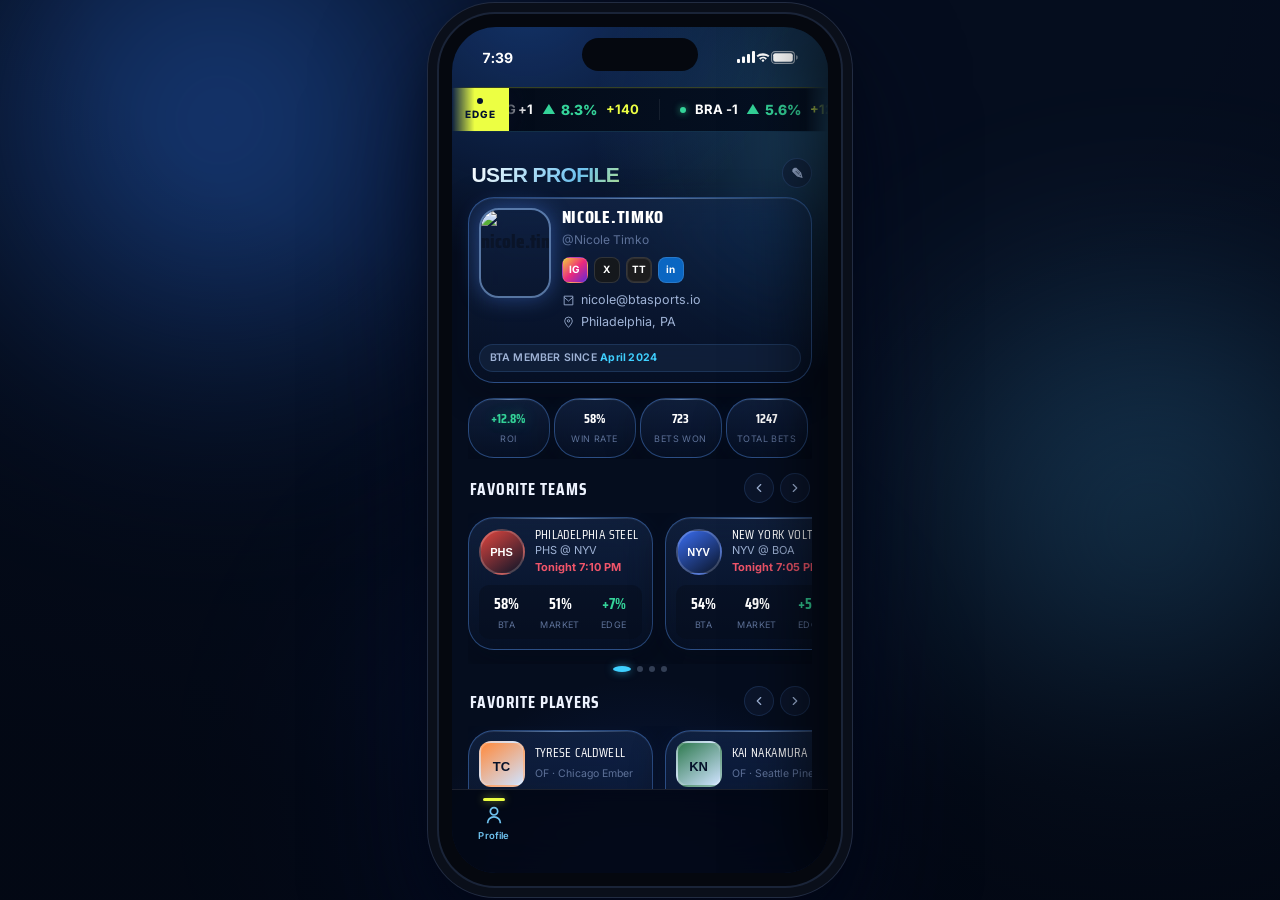
==== commit 6d434c7a: "updated default" ====
--- a/phase2/index.html
+++ b/phase2/index.html
@@ -107,7 +107,7 @@
 }
 
 /* ── User ── */
-window.USER = { name: 'User123', handle: '' };
+window.USER = { name: 'Nicole Timko', handle: 'nicole.timko' };
 
 /* ── Teams (color palette) ── */
 window.TEAMS = {
@@ -1183,14 +1183,14 @@
      ==================================================== -->
 <script>
 window.PROFILE = window.PROFILE || {
-  name:        'user123',
-  displayName: 'User123',
-  email:       '',
-  city:        '',
-  state:       '',
-  avatarInitials: '',
+  name:        'Nicole Timko',
+  displayName: 'nicole.timko',
+  email:       'nicole@btasports.io',
+  city:        'Philadelphia',
+  state:       'PA',
+  avatarInitials: 'NT',
   avatarColor: 'linear-gradient(145deg,#6fa3ff,#7a5cff)',
-  avatarUrl:   '',
+  avatarUrl:   './headshot.png',
   memberSince: 'April 2024',
   socials: { instagram: 'btasportsus', x: 'BTASportsUS', tiktok: 'btasports_us', linkedin: 'linkedin.com/company/btasports/', youtube: '' },
   favLeagues:  [],
--- a/phase2/profile_styles.css
+++ b/phase2/profile_styles.css
@@ -0,0 +1,668 @@
+/* =============================================================
+   BTA SPORTS — APP PROTOTYPE
+   Dark navy Aurora field · electric blue · #ecff43 edge accent.
+   Re-skins the real app into the website's liquid-glass system.
+   ============================================================= */
+
+*, *::before, *::after { box-sizing: border-box; margin: 0; padding: 0; }
+html { font-size: 16px; -webkit-text-size-adjust: 100%; }
+
+:root {
+  --bg:        #050d1e;
+  --bg-deep:   #030a16;
+  --bg-deeper: #020710;
+  --accent:        #419cd4;
+  --accent-light:  #6fc3f0;
+  --accent-bright: #58b6ec;
+  --yellow:        #ecff43;
+  --yellow-glow:   rgba(236,255,67,0.22);
+  --yellow-border: rgba(236,255,67,0.30);
+  --green:  #34d399;
+  --green-soft: rgba(52,211,153,0.14);
+  --red:    #f0556a;
+  --red-soft: rgba(240,85,106,0.14);
+  --text:   #ffffff;
+  --muted:  rgba(226,236,255,0.66);
+  --faint:  rgba(226,236,255,0.42);
+  --glass:        rgba(255,255,255,0.055);
+  --glass-strong: rgba(255,255,255,0.09);
+  --glass-border: rgba(255,255,255,0.10);
+  --radius:    20px;
+  --radius-sm: 13px;
+  --shadow:    0 28px 70px rgba(2,8,30,0.65);
+  --ease:      cubic-bezier(.2,.7,.2,1);
+  --font-display: 'Plus Jakarta Sans', 'Inter', sans-serif;
+  --font-body: 'Inter', -apple-system, BlinkMacSystemFont, sans-serif;
+}
+
+@font-face {
+    font-family: 'Ethnocentric';
+    src: url('./assets/Ethnocentric-Regular.otf') format('opentype');
+    font-weight: normal;
+    font-style: normal;
+}
+
+body {
+  font-family: var(--font-body);
+  background: var(--bg-deeper);
+  color: var(--text);
+  line-height: 1.5;
+  -webkit-font-smoothing: antialiased;
+  min-height: 100vh;
+  overflow-x: hidden;
+}
+img { display: block; max-width: 100%; }
+button { cursor: pointer; border: none; background: none; font-family: inherit; color: inherit; }
+svg { display: block; flex-shrink: 0; }
+::selection { background: var(--yellow); color: #04122f; }
+
+/* =============================================================
+   STAGE — aurora background + the device
+   ============================================================= */
+.stage {
+  position: relative;
+  min-height: 100vh;
+  display: grid;
+  grid-template-columns: minmax(0, 1fr) auto minmax(0, 1fr);
+  align-items: center;
+  gap: 0;
+  padding: 12px 24px;
+}
+
+/* Aurora — same lava-lamp blobs as the marketing site */
+.aurora { position: fixed; inset: 0; z-index: 0; overflow: hidden; pointer-events: none; background: var(--bg); }
+.aurora::after { content: ''; position: absolute; inset: 0;
+  background: radial-gradient(120% 90% at 50% 0%, rgba(2,8,24,0) 35%, rgba(2,6,16,0.7) 100%); }
+.blob { position: absolute; border-radius: 50%; filter: blur(95px); opacity: 0.55; }
+.blob-1 { width: 720px; height: 720px; background: radial-gradient(circle, #2b6fe0 0%, transparent 70%); top: -240px; left: -140px; animation: b1 19s ease-in-out infinite; }
+.blob-2 { width: 620px; height: 620px; background: radial-gradient(circle, #419cd4 0%, transparent 70%); top: 24%; right: -180px; animation: b2 23s ease-in-out infinite; }
+.blob-3 { width: 560px; height: 560px; background: radial-gradient(circle, #1746b8 0%, transparent 70%); bottom: -160px; left: 24%; animation: b3 17s ease-in-out infinite; }
+@keyframes b1 { 0%,100% { transform: translate(0,0) scale(1); } 33% { transform: translate(120px,80px) scale(1.1); } 66% { transform: translate(-60px,120px) scale(0.9); } }
+@keyframes b2 { 0%,100% { transform: translate(0,0) scale(1); } 33% { transform: translate(-100px,60px) scale(0.9); } 66% { transform: translate(80px,-80px) scale(1.15); } }
+@keyframes b3 { 0%,100% { transform: translate(0,0) scale(1); } 50% { transform: translate(-120px,-60px) scale(1.1); } }
+
+/* Side rails — copy + controls flanking the phone on desktop */
+.rail { position: relative; z-index: 2; align-self: center; }
+.rail-left { max-width: 320px; justify-self: end; padding-right: 36px; }
+.rail-right { max-width: 250px; justify-self: start; padding-left: 36px; }
+
+.rail-logo { display: flex; align-items: center; gap: 12px; margin-bottom: 30px; }
+.rail-logo img.mark { height: 64px; width: auto; }
+.rail-logo img.word { height: 18px; width: auto; }
+.rail-eyebrow {
+  display: inline-flex; align-items: center; gap: 8px; margin-bottom: 18px;
+  font-size: 12px; font-weight: 700; letter-spacing: 0.13em; text-transform: uppercase;
+  color: var(--accent-light); background: rgba(65,156,212,0.1);
+  border: 1px solid rgba(65,156,212,0.3); padding: 7px 14px; border-radius: 999px;
+}
+.rail-eyebrow .dot { width: 7px; height: 7px; border-radius: 50%; background: var(--yellow);
+  box-shadow: 0 0 0 0 rgba(236,255,67,0.7); animation: pulse 2s infinite; }
+@keyframes pulse { 0%,100% { box-shadow: 0 0 0 0 rgba(236,255,67,0.7); } 50% { box-shadow: 0 0 0 7px rgba(236,255,67,0); } }
+.rail-left h1 { font-family: var(--font-display); font-size: clamp(34px, 3.4vw, 50px); font-weight: 800;
+  line-height: 1.04; letter-spacing: -0.03em; margin-bottom: 18px; }
+.rail-left h1 em { font-style: normal;
+  background: linear-gradient(120deg, var(--accent) 0%, var(--accent-light) 52%, var(--yellow) 100%);
+  -webkit-background-clip: text; -webkit-text-fill-color: transparent; background-clip: text; }
+.rail-left p { font-size: 16px; color: var(--muted); line-height: 1.7; margin-bottom: 24px; }
+.rail-left p strong { color: #fff; font-weight: 600; }
+.rail-feats { display: flex; flex-direction: column; gap: 13px; }
+.rail-feat { display: flex; gap: 13px; align-items: flex-start; font-size: 14.5px; color: var(--muted); }
+.rail-feat svg { color: var(--yellow); margin-top: 2px; }
+.rail-feat strong { color: #fff; font-weight: 600; }
+
+.rail-right h3 { font-size: 13px; font-weight: 700; letter-spacing: 0.1em; text-transform: uppercase;
+  color: var(--faint); margin-bottom: 16px; }
+.screen-jump { display: flex; flex-direction: column; gap: 9px; }
+.jump-btn { display: flex; align-items: center; gap: 12px; text-align: left; width: 100%;
+  background: var(--glass); border: 1px solid var(--glass-border); border-radius: 13px;
+  padding: 13px 15px; transition: border-color .2s, background .2s, transform .2s; }
+.jump-btn:hover { border-color: rgba(65,156,212,0.45); background: rgba(65,156,212,0.1); transform: translateX(4px); }
+.jump-btn.active { border-color: var(--yellow-border); background: rgba(236,255,67,0.06); }
+.jump-ic { width: 34px; height: 34px; border-radius: 9px; display: grid; place-items: center; flex-shrink: 0;
+  color: var(--accent-light); background: rgba(65,156,212,0.14); border: 1px solid rgba(65,156,212,0.26); }
+.jump-ic svg { width: 17px; height: 17px; }
+.jump-btn.active .jump-ic { color: var(--yellow); background: rgba(236,255,67,0.1); border-color: var(--yellow-border); }
+.jump-tx strong { display: block; font-size: 14px; font-weight: 700; }
+.jump-tx span { font-size: 12px; color: var(--muted); }
+
+/* =============================================================
+   DEVICE FRAME
+   ============================================================= */
+.device-wrap { position: relative; z-index: 2; justify-self: center; perspective: 1600px; }
+.device {
+  position: relative;
+  /* phone dominates: fills the viewport height (minus the stage padding so the
+     bottom nav is never pushed below the fold). Width follows the 390:844 ratio. */
+  height: min(calc(100vh - 28px), 1180px);
+  width: calc(min(calc(100vh - 28px), 1180px) * 0.4621);
+  background: #05080f;
+  border-radius: 56px;
+  padding: 13px;
+  box-shadow:
+    0 0 0 2px #1a2438,
+    0 0 0 11px #0a0f1a,
+    0 0 0 12px #222c42,
+    0 50px 120px rgba(2,8,30,0.85),
+    0 20px 50px rgba(0,0,0,0.5);
+  transition: transform .6s var(--ease);
+}
+.device::after { /* dynamic island */
+  content: ''; position: absolute; top: 24px; left: 50%; transform: translateX(-50%);
+  width: 116px; height: 33px; background: #05080f; border-radius: 20px; z-index: 60; pointer-events: none;
+}
+.screen {
+  position: relative; width: 100%; height: 100%;
+  background: var(--bg); border-radius: 44px; overflow: hidden;
+  display: flex; flex-direction: column;
+}
+/* in-phone aurora so glass cards have something to blur */
+.screen::before {
+  content: ''; position: absolute; inset: 0; z-index: 0; pointer-events: none;
+  background:
+    radial-gradient(130% 60% at 20% -5%, rgba(43,111,224,0.4), transparent 55%),
+    radial-gradient(120% 55% at 100% 12%, rgba(65,156,212,0.34), transparent 52%),
+    radial-gradient(120% 60% at 50% 110%, rgba(23,70,184,0.32), transparent 55%);
+}
+
+/* status bar — iPhone-style, everything on one optical baseline */
+.statusbar { position: relative; z-index: 50; height: 52px; flex-shrink: 0;
+  display: flex; align-items: center; justify-content: space-between; padding: 8px 30px 0;
+  color: #fff; }
+.statusbar .sb-time { font-family: var(--font-display); font-size: 14px; font-weight: 700;
+  font-variant-numeric: tabular-nums; letter-spacing: 0.01em; padding-left: 0px; }
+.statusbar .sb-icons { display: flex; align-items: right; gap: 1px; }
+.statusbar .sb-icons svg { display: block; }
+.statusbar .sb-cell { width: 18px; height: 12px; }
+.statusbar .sb-wifi { width: 14px; height: 12px; }
+.sb-batt { display: inline-flex; align-items: center; }
+
+/* =============================================================
+   BLOOMBERG-STYLE BEST-BETS TICKER  (the showpiece)
+   ============================================================= */
+.ticker {
+  position: relative; z-index: 40; flex-shrink: 0;
+  height: 45px; margin-top: 8px; overflow: hidden;          /* taller + lowered below the status bar */
+  background: linear-gradient(90deg, rgba(3,10,22,0.97), rgba(5,16,34,0.97));
+  border-top: 1px solid rgba(236,255,67,0.22);
+  border-bottom: 1px solid rgba(65,156,212,0.24);
+  box-shadow: inset 0 1px 0 rgba(255,255,255,0.04), 0 10px 24px rgba(2,8,30,0.35);
+  -webkit-mask-image: linear-gradient(90deg, transparent, #000 6%, #000 94%, transparent);
+          mask-image: linear-gradient(90deg, transparent, #000 6%, #000 94%, transparent);
+  display: flex; align-items: center;
+}
+.ticker-tag {
+  position: absolute; left: 0; top: 0; bottom: 0; z-index: 3;
+  display: flex; flex-direction: column; align-items: center; justify-content: center; gap: 3px; padding: 0 13px;
+  font-size: 10px; font-weight: 800; letter-spacing: 0.1em; text-transform: uppercase;
+  color: #04122f; background: var(--yellow);
+  box-shadow: 7px 0 16px rgba(5,13,30,0.92);
+}
+.ticker-tag .live-dot { width: 6px; height: 6px; border-radius: 50%; background: #04122f; animation: blink 1.3s infinite; }
+@keyframes blink { 0%,100% { opacity: 1; } 50% { opacity: 0.25; } }
+.ticker-track { display: flex; width: max-content; align-items: center; animation: ticker 120s linear infinite; will-change: transform; }
+.ticker:hover .ticker-track { animation-play-state: paused; }
+@keyframes ticker { from { transform: translateX(0); } to { transform: translateX(-50%); } }
+.tick {
+  display: inline-flex; align-items: center; gap: 9px; padding: 0 20px; white-space: nowrap;
+  font-size: 13px; font-weight: 600; color: var(--muted);
+  border-right: 1px solid rgba(255,255,255,0.07);
+}
+.tick b { color: #fff; font-weight: 700; letter-spacing: -0.01em; }
+.tick .edge { display: inline-flex; align-items: center; gap: 5px; font-family: var(--font-display);
+  font-weight: 800; font-size: 14px; font-variant-numeric: tabular-nums; }
+.tick .edge .tri { font-size: 13px; line-height: 1; }     /* filled triangle ▲ */
+.tick .edge.up { color: var(--green); }
+.tick .edge.flat { color: var(--faint); }                 /* grey when the move is small */
+.tick .od { color: var(--yellow); font-weight: 700; font-family: var(--font-display); }
+.tick .pos { width: 6px; height: 6px; border-radius: 50%; background: var(--green); box-shadow: 0 0 7px rgba(52,211,153,0.8); }
+.tick .pos.flat { background: var(--faint); box-shadow: none; }
+
+/* =============================================================
+   VIEWPORT — scrollable screen content
+   ============================================================= */
+.viewport { position: relative; z-index: 10; flex: 1; overflow-y: auto; overflow-x: hidden;
+  -webkit-overflow-scrolling: touch; scrollbar-width: none; }
+.viewport::-webkit-scrollbar { display: none; }
+.view { display: none; padding: 22px 16px 116px; animation: viewIn .42s var(--ease); }
+.view.active { display: block; }
+@keyframes viewIn { from { opacity: 0; transform: translateY(14px); } to { opacity: 1; transform: none; } }
+
+/* shared section bits */
+.sec-head { display: flex; align-items: baseline; justify-content: space-between; margin: 22px 4px 13px; }
+.sec-head h2 { font-family: var(--font-display); font-size: 19px; font-weight: 800; letter-spacing: -0.02em; }
+.sec-head .more { font-size: 12px; font-weight: 700; color: var(--accent-light); }
+.eyebrow { font-size: 10.5px; font-weight: 800; letter-spacing: 0.14em; text-transform: uppercase;
+  color: var(--yellow); text-shadow: 0 0 16px rgba(236,255,67,0.3); }
+
+.glass { background: var(--glass); border: 1px solid var(--glass-border);
+  backdrop-filter: blur(20px); -webkit-backdrop-filter: blur(20px); }
+
+/* page title (in-app big header like GAMES / RISK ANALYZER) */
+.page-title { font-family: 'Ethnocentric', sans-serif; font-weight: 800; letter-spacing: -0.03em;
+  font-size: 21px; line-height: 1.08; margin: 6px 4px 8px; padding-bottom: 2px;
+  background: linear-gradient(120deg,#fff 0%, var(--accent-light) 70%, var(--yellow) 130%);
+  -webkit-background-clip: text; -webkit-text-fill-color: transparent; background-clip: text; }
+.page-title-row { display: flex; align-items: center; justify-content: space-between; margin-top: 4px; }
+
+/* sport selector pills */
+.sport-tabs { display: flex; gap: 7px; margin: 14px 4px; }
+.sport-tab { flex: 1; padding: 9px 0; border-radius: 11px; font-size: 13px; font-weight: 700;
+  letter-spacing: 0.02em; color: var(--muted); background: var(--glass); border: 1px solid var(--glass-border);
+  transition: all .2s; }
+.sport-tab.active { color: #04122f; background: linear-gradient(135deg, var(--accent), var(--accent-light));
+  border-color: transparent; box-shadow: 0 8px 22px rgba(65,156,212,0.4); }
+
+/* book selector */
+.book-row { display: flex; align-items: center; justify-content: space-between; gap: 10px;
+  margin: 4px; padding: 12px 15px; border-radius: 13px; }
+.book-row .bk-l { display: flex; align-items: center; gap: 10px; font-size: 14px; font-weight: 700; }
+.book-row .bk-l .bk-logo { width: 26px; height: 26px; border-radius: 7px; display: grid; place-items: center;
+  font-size: 11px; font-weight: 900; color: #fff; }
+.book-row .bk-r { font-size: 11px; font-weight: 700; color: var(--green); display: inline-flex; align-items: center; gap: 5px; }
+.book-row .bk-r::before { content: ''; width: 6px; height: 6px; border-radius: 50%; background: var(--green); box-shadow: 0 0 7px rgba(52,211,153,0.7); }
+
+/* =============================================================
+   HOME / DASHBOARD
+   ============================================================= */
+.greet { margin: 14px 4px 4px; }
+.greet .hello { font-size: 14px; color: var(--muted); font-weight: 500; }
+.greet .hello .wave { display: inline-block; animation: wave 2.4s ease-in-out infinite; transform-origin: 70% 70%; }
+@keyframes wave { 0%,60%,100% { transform: rotate(0); } 10% { transform: rotate(14deg); } 20% { transform: rotate(-8deg); } 30% { transform: rotate(14deg); } 40% { transform: rotate(-4deg); } 50% { transform: rotate(10deg); } }
+.greet h1 { font-family: var(--font-display); font-size: 27px; font-weight: 800; letter-spacing: -0.03em; line-height: 1.1; margin-top: 3px; }
+.greet h1 em { font-style: normal; color: var(--accent-light); }
+.greet .date { font-size: 12.5px; color: var(--faint); margin-top: 5px; }
+
+/* edge meter hero card */
+.edge-hero { position: relative; overflow: hidden; margin: 16px 4px 4px; border-radius: var(--radius);
+  padding: 20px; background: linear-gradient(160deg, rgba(65,156,212,0.18), rgba(255,255,255,0.03));
+  border: 1px solid var(--glass-border); }
+.edge-hero::after { content: ''; position: absolute; top: -40%; right: -20%; width: 240px; height: 240px;
+  background: radial-gradient(circle, rgba(236,255,67,0.16), transparent 65%); pointer-events: none; }
+.edge-hero .eh-top { display: flex; align-items: center; justify-content: space-between; margin-bottom: 16px; }
+.edge-hero .eh-label { font-size: 11px; font-weight: 700; letter-spacing: 0.08em; text-transform: uppercase; color: var(--muted); }
+.edge-hero .eh-chip { font-size: 10.5px; font-weight: 800; letter-spacing: 0.06em; text-transform: uppercase;
+  color: var(--green); background: var(--green-soft); border: 1px solid rgba(52,211,153,0.3); padding: 4px 10px; border-radius: 999px; }
+.edge-hero .eh-body { display: flex; align-items: flex-end; gap: 16px; }
+.eh-gauge { position: relative; width: 104px; height: 104px; flex-shrink: 0; border-radius: 50%;
+  background: conic-gradient(var(--accent-light) 0deg, rgba(255,255,255,0.08) 0deg); transition: background 1.4s var(--ease); }
+.eh-gauge::after { content: ''; position: absolute; inset: 10px; border-radius: 50%; background: #07142c;
+  box-shadow: inset 0 2px 14px rgba(0,0,0,0.55); }
+.eh-gauge .g-val { position: absolute; inset: 0; display: flex; flex-direction: column; align-items: center; justify-content: center; z-index: 1; }
+.eh-gauge .g-num { font-family: var(--font-display); font-size: 28px; font-weight: 800; letter-spacing: -0.03em; line-height: 1; }
+.eh-gauge .g-sub { font-size: 9px; font-weight: 800; letter-spacing: 0.1em; text-transform: uppercase; color: var(--accent-light); margin-top: 3px; }
+.eh-meta { flex: 1; }
+.eh-meta h3 { font-family: var(--font-display); font-size: 17px; font-weight: 800; letter-spacing: -0.01em; margin-bottom: 5px; }
+.eh-meta p { font-size: 12.5px; color: var(--muted); line-height: 1.5; }
+
+/* quick stat trio */
+.qstats { display: grid; grid-template-columns: repeat(3, 1fr); gap: 9px; margin: 14px 4px 4px; }
+.qstat { border-radius: var(--radius-sm); padding: 14px 12px; text-align: center; }
+.qstat .qn { font-family: var(--font-display); font-size: 22px; font-weight: 800; letter-spacing: -0.02em; line-height: 1;
+  background: linear-gradient(135deg, var(--accent), var(--accent-light)); -webkit-background-clip: text; -webkit-text-fill-color: transparent; background-clip: text; }
+.qstat .qn.yel { background: none; -webkit-text-fill-color: var(--yellow); color: var(--yellow); }
+.qstat .ql { font-size: 10.5px; color: var(--muted); margin-top: 6px; font-weight: 600; }
+
+/* top picks list (home) */
+.pick { display: flex; align-items: center; gap: 12px; margin: 0 4px 9px; padding: 13px 14px;
+  border-radius: var(--radius-sm); transition: border-color .2s, transform .2s; }
+.pick:hover { border-color: rgba(65,156,212,0.4); transform: translateX(3px); }
+.pick .pk-rank { font-family: var(--font-display); font-size: 15px; font-weight: 800; color: var(--yellow);
+  width: 22px; text-align: center; flex-shrink: 0; }
+.pick .pk-main { flex: 1; min-width: 0; }
+.pick .pk-main .pk-name { font-size: 14px; font-weight: 700; }
+.pick .pk-main .pk-sub { font-size: 11.5px; color: var(--muted); margin-top: 2px; }
+.pick .pk-edge { text-align: right; flex-shrink: 0; }
+.pick .pk-edge .pe-n { font-family: var(--font-display); font-size: 16px; font-weight: 800; color: var(--green); line-height: 1; }
+.pick .pk-edge .pe-l { font-size: 9.5px; color: var(--faint); text-transform: uppercase; letter-spacing: 0.06em; margin-top: 3px; }
+.pick .pk-od { font-family: var(--font-display); font-weight: 800; font-size: 13px; color: var(--yellow);
+  min-width: 46px; text-align: right; flex-shrink: 0; }
+
+/* =============================================================
+   GAME CARDS (Games list)
+   ============================================================= */
+.day-label { font-size: 11px; font-weight: 700; letter-spacing: 0.16em; text-transform: uppercase;
+  color: var(--faint); text-align: center; margin: 18px 0 12px; }
+.game-card { position: relative; overflow: hidden; margin: 0 4px 11px; border-radius: var(--radius);
+  border: 1px solid var(--glass-border); transition: transform .2s, box-shadow .2s; }
+.game-card:hover { transform: translateY(-2px); box-shadow: 0 18px 40px rgba(2,8,30,0.5); }
+.gc-grad { display: grid; grid-template-columns: 1fr auto 1fr; align-items: center; padding: 16px 16px 13px;
+  position: relative; }
+.gc-grad::before { content: ''; position: absolute; inset: 0; opacity: 0.9; z-index: 0; }
+.gc-side { position: relative; z-index: 1; }
+.gc-side.away { text-align: left; }
+.gc-side.home { text-align: right; }
+.gc-team { font-family: var(--font-display); font-size: 24px; font-weight: 800; font-style: italic; letter-spacing: -0.02em;
+  text-shadow: 0 2px 12px rgba(0,0,0,0.5); }
+.gc-rec { font-size: 10.5px; color: rgba(255,255,255,0.8); margin-top: 2px; font-weight: 500; }
+.gc-mid { position: relative; z-index: 1; text-align: center; padding: 0 10px; }
+.gc-time { font-size: 13px; font-weight: 700; color: #fff; text-shadow: 0 1px 6px rgba(0,0,0,0.6); }
+.gc-vs { font-size: 9px; font-weight: 700; color: rgba(255,255,255,0.65); letter-spacing: 0.1em; margin-top: 2px; }
+/* BTA prob strip below gradient */
+.gc-foot { display: flex; align-items: center; gap: 10px; padding: 10px 14px;
+  background: rgba(3,9,20,0.72); position: relative; z-index: 1; }
+.gc-bar { flex: 1; height: 7px; border-radius: 4px; background: rgba(255,255,255,0.12); overflow: hidden; display: flex; }
+.gc-bar .ba { height: 100%; background: linear-gradient(90deg, var(--accent-light), var(--accent)); }
+.gc-bar .bh { height: 100%; background: rgba(255,255,255,0.22); }
+.gc-foot .gc-pct { font-family: var(--font-display); font-size: 12px; font-weight: 800; color: #fff; min-width: 38px; }
+.gc-foot .gc-pct.away { text-align: left; }
+.gc-foot .gc-pct.home { text-align: right; color: var(--muted); }
+.gc-edge-pill { position: absolute; top: 10px; left: 50%; transform: translateX(-50%); z-index: 2;
+  font-size: 9px; font-weight: 800; letter-spacing: 0.05em; text-transform: uppercase; color: #04122f;
+  background: var(--yellow); padding: 3px 9px; border-radius: 999px; box-shadow: 0 4px 12px rgba(236,255,67,0.4); }
+
+/* =============================================================
+   GAME ANALYZER
+   ============================================================= */
+.analyzer-hero { position: relative; overflow: hidden; margin: 4px 4px 0; border-radius: var(--radius);
+  padding: 18px; border: 1px solid var(--glass-border); }
+.ah-grad { position: absolute; inset: 0; z-index: 0; opacity: 0.92; }
+.ah-row { position: relative; z-index: 1; display: grid; grid-template-columns: 1fr auto 1fr; align-items: center; }
+.ah-team { text-align: center; }
+.ah-abbr { font-family: var(--font-display); font-size: 26px; font-weight: 800; font-style: italic; text-shadow: 0 2px 10px rgba(0,0,0,0.5); }
+.ah-city { font-size: 10.5px; color: rgba(255,255,255,0.8); margin-top: 2px; }
+.ah-mid { text-align: center; padding: 0 8px; }
+.ah-mid .ah-vs { font-size: 11px; font-weight: 700; color: rgba(255,255,255,0.7); }
+.ah-mid .ah-time { font-size: 12px; font-weight: 700; margin-top: 3px; }
+.ah-lines { position: relative; z-index: 1; margin-top: 14px; display: flex; justify-content: center; gap: 8px; flex-wrap: wrap; }
+.ah-line-chip { font-size: 10.5px; font-weight: 600; color: #fff; background: rgba(3,9,20,0.5);
+  border: 1px solid rgba(255,255,255,0.18); border-radius: 999px; padding: 4px 11px; }
+.ah-line-chip b { color: var(--yellow); }
+
+/* AI Bet Analysis audio player */
+.bet-audio { display: flex; align-items: center; gap: 13px; margin: 12px 4px 4px; padding: 13px 15px; border-radius: var(--radius-sm); }
+.ba-play { width: 42px; height: 42px; border-radius: 50%; flex-shrink: 0; display: grid; place-items: center; color: #04204f;
+  background: linear-gradient(135deg, var(--accent), var(--accent-light)); box-shadow: 0 8px 22px rgba(65,156,212,0.45); transition: transform .15s; }
+.ba-play:hover { transform: scale(1.06); }
+.ba-play svg { width: 18px; height: 18px; }
+.ba-mid { flex: 1; min-width: 0; }
+.ba-mid .ba-title { font-size: 13.5px; font-weight: 700; }
+.ba-mid .ba-by { font-size: 10.5px; color: var(--muted); margin-top: 2px; }
+.ba-by b { color: var(--accent-light); }
+.ba-wave { display: flex; align-items: center; gap: 2.5px; height: 22px; margin-top: 7px; }
+.ba-wave span { width: 2.5px; border-radius: 2px; background: var(--accent-light); opacity: 0.55; height: 30%; }
+.bet-audio.playing .ba-wave span { animation: waveb 1s ease-in-out infinite; }
+.ba-wave span:nth-child(2n) { animation-delay: .15s; } .ba-wave span:nth-child(3n) { animation-delay: .3s; }
+.ba-wave span:nth-child(4n) { animation-delay: .45s; } .ba-wave span:nth-child(5n) { animation-delay: .2s; }
+@keyframes waveb { 0%,100% { height: 25%; opacity: 0.45; } 50% { height: 100%; opacity: 1; } }
+.ba-dur { font-size: 11px; font-weight: 700; color: var(--muted); font-variant-numeric: tabular-nums; flex-shrink: 0; }
+
+/* market block */
+.market { margin: 14px 4px 0; }
+.market-h { font-size: 13px; font-weight: 700; letter-spacing: 0.02em; text-align: center; color: var(--muted); margin-bottom: 10px; }
+.market-grid { display: grid; grid-template-columns: 1fr 1fr; gap: 9px; }
+.market-grid.three { grid-template-columns: repeat(3, 1fr); }
+.odds-cell { position: relative; border-radius: 13px; padding: 13px 12px; text-align: center;
+  border: 1px solid var(--glass-border); background: var(--glass); transition: border-color .2s, background .2s; }
+.odds-cell.best { border-color: var(--yellow-border); background: rgba(236,255,67,0.05); }
+.odds-cell .oc-side { font-size: 11px; font-weight: 700; color: var(--muted); margin-bottom: 6px; }
+.odds-cell .oc-prob { font-family: var(--font-display); font-size: 22px; font-weight: 800; letter-spacing: -0.02em; line-height: 1; }
+.odds-cell .oc-odds { font-size: 12px; font-weight: 700; margin-top: 5px; }
+.odds-cell .oc-odds.pos { color: var(--green); } .odds-cell .oc-odds.neg { color: var(--muted); }
+.odds-cell .oc-edge { position: absolute; top: -8px; right: 8px; font-size: 9px; font-weight: 800;
+  color: #04122f; background: var(--yellow); padding: 2px 7px; border-radius: 999px; }
+.odds-cell .oc-add { margin-top: 10px; width: 100%; font-size: 11px; font-weight: 700; color: var(--accent-light);
+  background: rgba(65,156,212,0.12); border: 1px solid rgba(65,156,212,0.28); border-radius: 8px; padding: 6px; transition: all .18s; }
+.odds-cell .oc-add:hover { background: rgba(65,156,212,0.22); }
+.odds-cell .oc-add.added { color: #04122f; background: var(--yellow); border-color: var(--yellow); }
+
+/* Move the Line slider */
+.mtl { margin: 13px 4px 2px; }
+.mtl-label { display: flex; align-items: center; justify-content: space-between; font-size: 11px; font-weight: 700;
+  color: var(--faint); text-transform: uppercase; letter-spacing: 0.06em; margin-bottom: 9px; }
+.mtl-label .mtl-now { color: var(--accent-light); }
+.mtl-track { position: relative; height: 30px; }
+.mtl-track input[type=range] { -webkit-appearance: none; appearance: none; width: 100%; height: 6px; margin-top: 12px;
+  border-radius: 4px; background: linear-gradient(90deg, var(--accent), var(--accent-light)); outline: none; }
+.mtl-track input[type=range]::-webkit-slider-thumb { -webkit-appearance: none; appearance: none;
+  width: 26px; height: 26px; border-radius: 50%; cursor: grab;
+  background: radial-gradient(circle at 35% 30%, #fff, #cfe6f7 40%, var(--accent) 100%);
+  border: 2px solid #fff; box-shadow: 0 4px 14px rgba(65,156,212,0.6); }
+.mtl-track input[type=range]::-moz-range-thumb { width: 26px; height: 26px; border-radius: 50%; cursor: grab;
+  background: radial-gradient(circle at 35% 30%, #fff, #cfe6f7 40%, var(--accent) 100%); border: 2px solid #fff; }
+
+/* =============================================================
+   PLAYERS
+   ============================================================= */
+.player-card { margin: 0 4px 10px; border-radius: var(--radius); border: 1px solid var(--glass-border); overflow: hidden; }
+.pc-head { position: relative; display: flex; align-items: center; justify-content: space-between; padding: 14px 16px;
+  cursor: pointer; }
+.pc-head .pc-grad { position: absolute; inset: 0; z-index: 0; opacity: 0.85; }
+.pc-head .pc-info { position: relative; z-index: 1; }
+.pc-head 
+.pc-name { font-family: 'Ethnocentric', sans-serif; font-size: 14px; font-weight: 800; font-style: italic; text-shadow: 0 1px 8px rgba(0,0,0,0.5); }
+.pc-head .pc-meta { font-size: 10.5px; color: rgba(255,255,255,0.82); margin-top: 2px; }
+.pc-head .pc-chev { position: relative; z-index: 1; color: #fff; transition: transform .3s; }
+.player-card.open .pc-chev { transform: rotate(180deg); }
+.pc-body { display: none; padding: 6px 14px 14px; }
+.player-card.open .pc-body { display: block; animation: viewIn .35s var(--ease); }
+.prop-line { margin-top: 12px; }
+.prop-line .pl-stat { font-size: 12.5px; font-weight: 700; text-align: center; margin-bottom: 8px; color: var(--muted); }
+
+/* =============================================================
+   RISK ANALYZER
+   ============================================================= */
+.risk-summary { position: relative; overflow: hidden; margin: 6px 4px 0; border-radius: var(--radius); padding: 20px;
+  background: linear-gradient(160deg, rgba(65,156,212,0.16), rgba(255,255,255,0.03)); border: 1px solid var(--glass-border); }
+.rs-grid { display: grid; grid-template-columns: 1fr 1fr; gap: 12px; }
+.rs-cell .rs-l { font-size: 10.5px; font-weight: 700; letter-spacing: 0.06em; text-transform: uppercase; color: var(--muted); margin-bottom: 6px; }
+.rs-cell .rs-prob { font-family: var(--font-display); font-size: 36px; font-weight: 800; letter-spacing: -0.03em; line-height: 1; }
+.rs-cell .rs-prob span { font-size: 18px; }
+.rs-cell .rs-odds { font-family: var(--font-display); font-size: 32px; font-weight: 800; letter-spacing: -0.02em; line-height: 1; color: var(--green); }
+.rs-bar { height: 8px; border-radius: 5px; background: rgba(255,255,255,0.1); overflow: hidden; margin-top: 16px; }
+.rs-bar span { display: block; height: 100%; border-radius: 5px; width: 0; background: linear-gradient(90deg, var(--accent), var(--accent-light)); transition: width 1s var(--ease); }
+.rs-foot { font-size: 11px; color: var(--faint); margin-top: 10px; display: flex; justify-content: space-between; }
+.rs-foot b { color: var(--accent-light); }
+
+.bet-leg { display: grid; grid-template-columns: auto 1fr auto auto; gap: 11px; align-items: center;
+  margin: 9px 4px 0; padding: 12px 13px; border-radius: 13px; border: 1px solid var(--glass-border); background: var(--glass);
+  animation: legIn .4s var(--ease) both; }
+@keyframes legIn { from { opacity: 0; transform: translateX(-10px); } to { opacity: 1; transform: none; } }
+.bet-leg .bl-team { width: 36px; height: 36px; border-radius: 9px; display: grid; place-items: center; flex-shrink: 0;
+  font-size: 11px; font-weight: 900; color: #fff; }
+.bet-leg .bl-main { min-width: 0; }
+.bet-leg .bl-name { font-size: 13px; font-weight: 700; white-space: nowrap; overflow: hidden; text-overflow: ellipsis; }
+.bet-leg .bl-sub { font-size: 10.5px; color: var(--muted); margin-top: 2px; }
+.bet-leg .bl-od { font-family: var(--font-display); font-weight: 800; font-size: 14px; color: var(--yellow); }
+.bet-leg .bl-x { width: 28px; height: 28px; border-radius: 8px; display: grid; place-items: center; color: var(--faint);
+  background: rgba(255,255,255,0.05); border: 1px solid var(--glass-border); transition: all .18s; }
+.bet-leg .bl-x:hover { color: var(--red); border-color: var(--red); }
+.risk-empty { text-align: center; padding: 40px 24px; color: var(--muted); }
+.risk-empty .re-ic { width: 64px; height: 64px; border-radius: 18px; margin: 0 auto 16px; display: grid; place-items: center;
+  color: var(--accent-light); background: rgba(65,156,212,0.12); border: 1px solid rgba(65,156,212,0.26); }
+.risk-empty h3 { font-family: var(--font-display); font-size: 18px; font-weight: 800; color: #fff; margin-bottom: 8px; }
+.risk-empty p { font-size: 13px; line-height: 1.6; }
+.risk-actions { display: flex; gap: 10px; margin: 16px 4px 0; }
+.risk-actions button { flex: 1; padding: 15px; border-radius: 13px; font-family: var(--font-display); font-weight: 800; font-size: 14px;
+  display: inline-flex; align-items: center; justify-content: center; gap: 8px; transition: transform .15s, box-shadow .2s; }
+.btn-clear { color: #fff; background: var(--red-soft); border: 1px solid rgba(240,85,106,0.4); }
+.btn-clear:hover { background: rgba(240,85,106,0.24); }
+.btn-export { color: #04204f; background: linear-gradient(135deg, var(--green), #5bd6a8); box-shadow: 0 12px 28px rgba(52,211,153,0.4); }
+.btn-export:hover { transform: translateY(-2px); }
+
+/* =============================================================
+   FANTASY IQ
+   ============================================================= */
+.fiq-cap { margin: 8px 4px 0; padding: 16px; border-radius: var(--radius); border: 1px solid var(--glass-border); }
+.fiq-cap-top { display: flex; align-items: baseline; justify-content: space-between; margin-bottom: 4px; }
+.fiq-cap-top .fc-l { font-size: 11px; font-weight: 700; text-transform: uppercase; letter-spacing: 0.06em; color: var(--muted); }
+.fiq-cap-top .fc-used { font-family: var(--font-display); font-size: 18px; font-weight: 800; }
+.fiq-cap-track { height: 9px; border-radius: 5px; background: rgba(255,255,255,0.1); overflow: hidden; margin: 10px 0 8px; }
+.fiq-cap-fill { height: 100%; width: 0; border-radius: 5px; background: linear-gradient(90deg, var(--accent), var(--accent-light)); transition: width .7s var(--ease); }
+.fiq-cap-fill.over { background: linear-gradient(90deg, var(--red), #ff7a8a); }
+.fiq-cap-foot { display: flex; justify-content: space-between; font-size: 11px; color: var(--faint); }
+.fiq-cap-foot b { color: var(--accent-light); }
+.fiq-cap-foot .proj { color: var(--yellow); }
+
+.fiq-slot { display: grid; grid-template-columns: 34px 1fr auto auto 30px; gap: 10px; align-items: center;
+  margin: 8px 4px 0; padding: 11px 12px; border-radius: 12px; border: 1px solid var(--glass-border); background: var(--glass);
+  transition: border-color .25s, background .25s, transform .3s, opacity .3s; }
+.fiq-slot.empty { border-style: dashed; opacity: 0.6; }
+.fiq-slot.locked { border-color: var(--yellow-border); background: rgba(236,255,67,0.05); }
+.fiq-slot.filling { animation: slotpop .42s var(--ease) both; }
+@keyframes slotpop { 0% { transform: scale(.96) translateY(4px); opacity: .25; } 100% { transform: none; opacity: 1; } }
+.fiq-slot .fs-pos { font-size: 11px; font-weight: 800; color: var(--accent-light); text-align: center; }
+.fiq-slot .fs-name { font-size: 13px; font-weight: 600; white-space: nowrap; overflow: hidden; text-overflow: ellipsis; }
+.fiq-slot.empty .fs-name { color: var(--faint); font-style: italic; }
+.fiq-slot .fs-sal { font-size: 12px; font-weight: 600; color: var(--muted); font-variant-numeric: tabular-nums; }
+.fiq-slot .fs-proj { font-family: var(--font-display); font-size: 14px; font-weight: 800; color: var(--yellow); text-align: right; }
+.fiq-slot.empty .fs-proj, .fiq-slot.empty .fs-sal { opacity: 0; }
+.fiq-slot .fs-lock { width: 30px; height: 30px; border-radius: 8px; display: grid; place-items: center; color: var(--faint);
+  background: rgba(255,255,255,0.05); border: 1px solid var(--glass-border); transition: all .2s; }
+.fiq-slot.empty .fs-lock { opacity: 0.35; pointer-events: none; }
+.fiq-slot.locked .fs-lock { color: var(--yellow); border-color: var(--yellow-border); background: rgba(236,255,67,0.1); }
+.fiq-slot .fs-lock svg { width: 14px; height: 14px; }
+.fiq-optimize { margin: 16px 4px 0; width: calc(100% - 8px); padding: 16px; border-radius: 14px;
+  font-family: var(--font-display); font-weight: 800; font-size: 15px; color: #04204f;
+  display: inline-flex; align-items: center; justify-content: center; gap: 10px;
+  background: linear-gradient(135deg, var(--accent), var(--accent-light)); box-shadow: 0 14px 32px rgba(65,156,212,0.45); transition: transform .15s; }
+.fiq-optimize:hover { transform: translateY(-2px); }
+.fiq-optimize.spinning svg { animation: spin .7s linear infinite; }
+.fiq-optimize.done { background: linear-gradient(135deg, var(--green), #5bd6a8); }
+@keyframes spin { to { transform: rotate(360deg); } }
+
+/* NFL countdown */
+.countdown { text-align: center; padding: 40px 10px; }
+.countdown .cd-eyebrow { font-size: 13px; font-weight: 700; letter-spacing: 0.1em; text-transform: uppercase; color: var(--muted); }
+.countdown h2 { font-family: var(--font-display); font-size: 34px; font-weight: 800; letter-spacing: -0.02em; margin: 6px 0 24px;
+  background: linear-gradient(120deg, var(--accent-light), var(--yellow)); -webkit-background-clip: text; -webkit-text-fill-color: transparent; background-clip: text; }
+.cd-grid { display: flex; justify-content: center; gap: 6px; }
+.cd-unit { min-width: 72px; }
+.cd-num { font-family: var(--font-display); font-size: 44px; font-weight: 800; letter-spacing: -0.04em; line-height: 1; color: #fff; font-variant-numeric: tabular-nums; }
+.cd-sep { font-size: 32px; color: var(--faint); align-self: center; }
+.cd-lab { font-size: 11px; font-weight: 700; letter-spacing: 0.08em; text-transform: uppercase; color: var(--muted); margin-top: 8px; }
+.cd-foot { margin-top: 28px; font-size: 12px; color: var(--muted); display: inline-flex; align-items: center; gap: 8px;
+  background: var(--glass); border: 1px solid var(--glass-border); border-radius: 999px; padding: 9px 16px; }
+.cd-foot b { color: #fff; }
+
+/* =============================================================
+   BOTTOM NAV
+   ============================================================= */
+.tabbar { position: relative; z-index: 50; flex-shrink: 0; display: grid; grid-template-columns: repeat(5, 1fr);
+  padding: 8px 6px 26px;
+  /* keep the tap targets clear of the iOS home indicator / mobile browser bottom bar */
+  padding-bottom: max(26px, calc(14px + env(safe-area-inset-bottom)));
+  background: rgba(3,8,20,0.86); border-top: 1px solid var(--glass-border);
+  backdrop-filter: blur(20px); -webkit-backdrop-filter: blur(20px); }
+.tab { display: flex; flex-direction: column; align-items: center; gap: 4px; padding: 6px 0; color: var(--faint);
+  position: relative; transition: color .2s; }
+.tab svg { width: 22px; height: 22px; }
+.tab span { font-size: 9.5px; font-weight: 600; letter-spacing: 0.02em; }
+.tab.active { color: var(--accent-light); }
+.tab.active::before { content: ''; position: absolute; top: 0; left: 50%; transform: translateX(-50%);
+  width: 22px; height: 2.5px; border-radius: 2px; background: var(--yellow); box-shadow: 0 0 8px rgba(236,255,67,0.6); }
+.tab .tab-badge { position: absolute; top: 2px; right: 50%; margin-right: -22px; min-width: 16px; height: 16px;
+  border-radius: 9px; background: var(--yellow); color: #04122f; font-size: 9.5px; font-weight: 800;
+  display: grid; place-items: center; padding: 0 4px; box-shadow: 0 2px 8px rgba(236,255,67,0.5); }
+
+/* toast */
+.toast { position: absolute; bottom: 96px; left: 50%; transform: translateX(-50%) translateY(20px); z-index: 80;
+  background: rgba(8,18,42,0.95); border: 1px solid var(--yellow-border); border-radius: 12px; padding: 11px 18px;
+  font-size: 12.5px; font-weight: 600; color: #fff; white-space: nowrap; opacity: 0; pointer-events: none;
+  transition: opacity .3s, transform .3s; box-shadow: 0 16px 40px rgba(2,8,30,0.6); display: flex; align-items: center; gap: 8px; }
+.toast.show { opacity: 1; transform: translateX(-50%) translateY(0); }
+.toast svg { color: var(--yellow); }
+
+/* hint banner shown above device on small screens */
+.mobile-note { display: none; }
+
+/* =============================================================
+   RESPONSIVE — collapse rails, let phone fill
+   ============================================================= */
+/* Hide the right (jump) rail sooner so the phone keeps the spotlight */
+@media (max-width: 1280px) {
+  .stage { grid-template-columns: minmax(0,1fr) auto; }
+  .rail-right { display: none; }
+  .rail-left { justify-self: end; }
+}
+@media (max-width: 1100px) {
+  .stage { grid-template-columns: 1fr; gap: 24px; padding: 20px 20px; justify-items: center; }
+  .rail-left { justify-self: center; max-width: 560px; padding-right: 0; text-align: center; order: -1; }
+  .rail-left .rail-feats { display: none; }
+  .rail-left h1 { font-size: clamp(28px, 7vw, 42px); }
+  .rail-right { display: none; }
+}
+@media (max-width: 460px) {
+  .stage { padding: 0; display: block; }
+  .rail-left { display: none; }            /* on a phone, the app IS the experience */
+  .device-wrap { perspective: none; }
+  .device { width: 100vw; height: 100vh; height: 100svh; height: 100dvh; border-radius: 0; padding: 0; box-shadow: none; }
+  .device::after { display: none; }
+  .screen { border-radius: 0; }
+  .statusbar { height: 44px; padding-top: 8px; }
+}
+
+/* =============================================================
+   FOCUS MODE — "focused demo": logo + phone only, no marketing
+   ============================================================= */
+body.focus .rail-right { display: none; }
+body.focus .rail-left > *:not(.rail-logo) { display: none; }
+body.focus .rail-left { align-self: start; padding-top: 30px; max-width: none; }
+body.focus .rail-logo { animation: focusLogoIn .5s var(--ease) both; }
+@keyframes focusLogoIn { from { opacity: 0; transform: translateY(-8px); } to { opacity: 1; transform: none; } }
+
+/* the screenshot tour, when it's the whole point of the link, can't be closed */
+body.gallery-only .gallery-close { display: none; }
+
+/* =============================================================
+   SCREENSHOT GALLERY OVERLAY
+   ============================================================= */
+.gallery {
+  position: fixed; inset: 0; z-index: 300;
+  display: flex; flex-direction: column; align-items: center;
+  padding: 22px clamp(16px, 4vw, 56px) 30px;
+  background: radial-gradient(120% 80% at 50% -10%, rgba(43,111,224,0.22), transparent 55%),
+              rgba(3,8,18,0.86);
+  backdrop-filter: blur(14px); -webkit-backdrop-filter: blur(14px);
+  animation: galIn .35s var(--ease);
+}
+.gallery[hidden] { display: none; }
+@keyframes galIn { from { opacity: 0; } to { opacity: 1; } }
+
+.gallery-top { width: 100%; max-width: 1100px; display: flex; align-items: center; justify-content: space-between; flex-shrink: 0; }
+.gallery-brand { display: flex; align-items: center; gap: 12px; }
+.gallery-brand .gmark { height: 52px; width: auto; }
+.gallery-brand .gword { height: 15px; width: auto; }
+.gallery-kicker { margin-left: 8px; font-size: 11px; font-weight: 800; letter-spacing: 0.16em; text-transform: uppercase;
+  color: var(--yellow); background: rgba(236,255,67,0.08); border: 1px solid var(--yellow-border); padding: 5px 12px; border-radius: 999px; }
+.gallery-close { display: inline-flex; align-items: center; gap: 8px; font-size: 13px; font-weight: 700; color: #fff;
+  background: var(--glass-strong); border: 1px solid var(--glass-border); border-radius: 999px; padding: 10px 18px; transition: background .2s, transform .15s; }
+.gallery-close:hover { background: rgba(255,255,255,0.16); transform: translateY(-1px); }
+
+.gallery-stage { flex: 1; min-height: 0; width: 100%; max-width: 1100px;
+  display: flex; align-items: center; justify-content: center; gap: clamp(14px, 3vw, 40px); }
+.gallery-figure { flex: 0 1 auto; height: 100%; display: flex; align-items: center; justify-content: center; }
+.gallery-figure img { max-height: 100%; max-width: 100%; width: auto; height: auto;
+  border-radius: 30px; filter: drop-shadow(0 40px 90px rgba(2,8,30,0.7));
+  animation: galImgIn .4s var(--ease); }
+@keyframes galImgIn { from { opacity: 0; transform: scale(0.97); } to { opacity: 1; transform: none; } }
+.gallery-arrow { flex-shrink: 0; width: 56px; height: 56px; border-radius: 50%; display: grid; place-items: center; color: #fff;
+  background: var(--glass-strong); border: 1px solid var(--glass-border); transition: background .2s, transform .15s, border-color .2s; }
+.gallery-arrow:hover { background: rgba(65,156,212,0.28); border-color: rgba(65,156,212,0.5); transform: scale(1.06); }
+.gallery-arrow:active { transform: scale(0.96); }
+
+.gallery-meta { flex-shrink: 0; width: 100%; max-width: 1100px; display: flex; align-items: flex-end; justify-content: space-between; margin-top: 18px; gap: 16px; }
+.gallery-cap strong { display: block; font-family: var(--font-display); font-size: 20px; font-weight: 800; letter-spacing: -0.02em; }
+.gallery-cap span { font-size: 13.5px; color: var(--muted); }
+.gallery-count { font-family: var(--font-display); font-size: 15px; font-weight: 800; color: var(--muted); white-space: nowrap; }
+.gallery-count #galIndex { color: var(--yellow); }
+
+.gallery-dots { flex-shrink: 0; display: flex; gap: 9px; margin-top: 16px; flex-wrap: wrap; justify-content: center; }
+.gal-dot { width: 9px; height: 9px; border-radius: 50%; background: rgba(255,255,255,0.25); transition: background .2s, transform .2s; }
+.gal-dot:hover { background: rgba(255,255,255,0.5); }
+.gal-dot.active { background: var(--yellow); transform: scale(1.25); box-shadow: 0 0 8px rgba(236,255,67,0.5); }
+
+@media (max-width: 640px) {
+  .gallery-arrow { width: 46px; height: 46px; }
+  .gallery-kicker { display: none; }
+  .gallery-meta { flex-direction: column; align-items: center; text-align: center; }
+}
+
+@media (prefers-reduced-motion: reduce) {
+  .blob, .ticker-track, .ba-wave span, .greet .hello .wave, .rail-eyebrow .dot, .ticker-tag .live-dot { animation: none !important; }
+}
+
+
+#view-profile {
+  display: block !important;
+  height: 100%;
+}
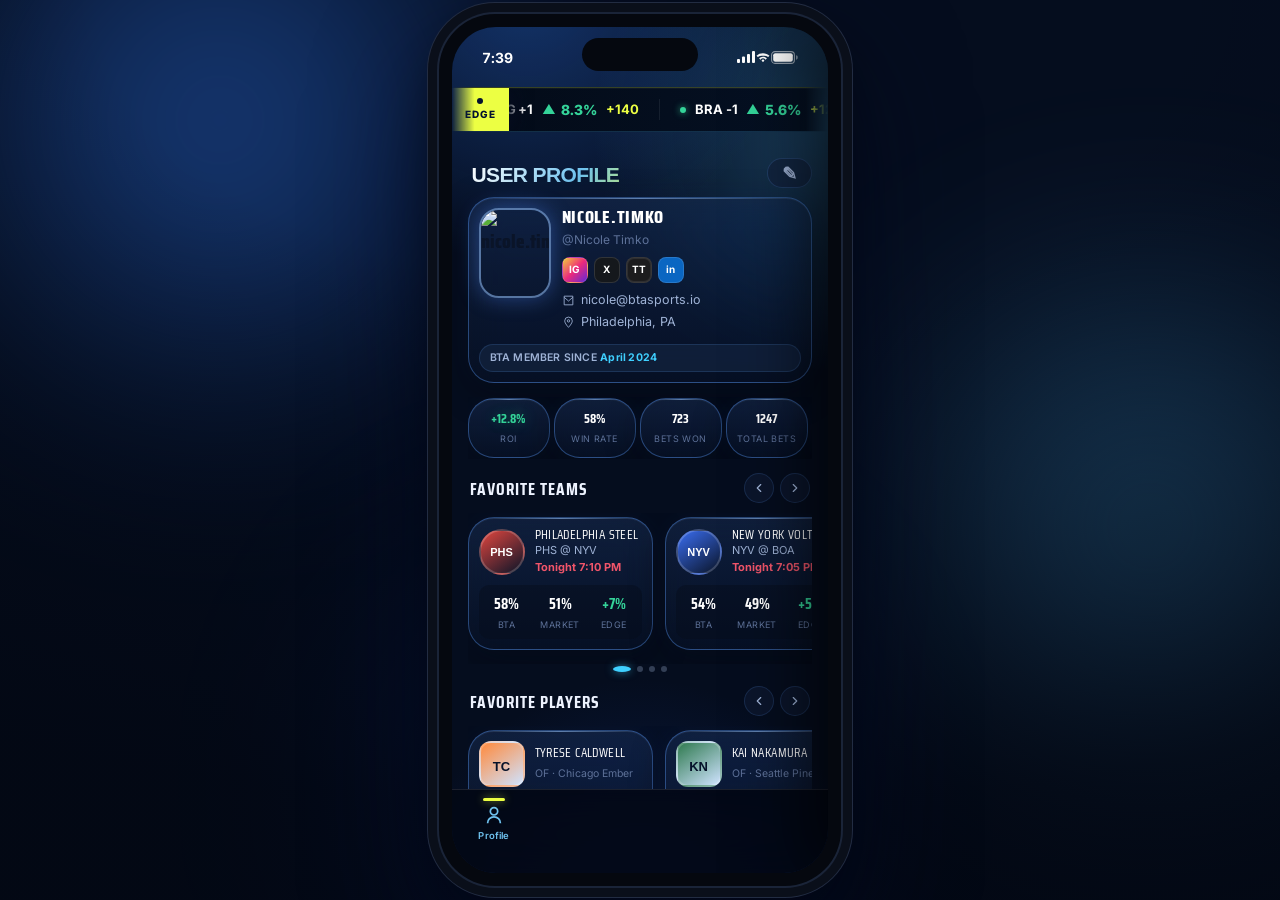
==== commit 2df39c59: "edit button larger" ====
--- a/phase2/index.html
+++ b/phase2/index.html
@@ -1246,7 +1246,7 @@
 #view-profile { flex:1; min-height:0; overflow-y:auto; overflow-x:hidden; padding-bottom:30px; font-size:.92rem; }
 .profile-page-header { display:flex; align-items:center; justify-content:space-between; margin-bottom:12px; padding:0 4px; }
 .profile-page-title { margin:0; font-family:'Ethnocentric', sans-serif; font-size:18px; font-weight:700; text-transform:uppercase; letter-spacing:.06em; color:#fff; }
-.profile-edit-btn { width: 30px; height:30px; margin-bottom: 9px; border-radius:999px; border:1px solid rgba(94,159,255,.2); background:rgba(19,35,62,.78); color:var(--text-secondary,#9fb3d6); font-size:15px; font-weight:600; text-transform:uppercase; cursor:pointer; transition:all .15s ease; }
+.profile-edit-btn { width: 45px; height:30px; margin-bottom: 9px; border-radius:999px; border:1px solid rgba(94,159,255,.2); background:rgba(19,35,62,.78); color:var(--text-secondary,#9fb3d6); font-size:18px; font-weight:600; text-transform:uppercase; cursor:pointer; transition:all .15s ease; }
 .profile-edit-btn:hover { color:#fff; border-color:rgba(94,159,255,.45); }
 .prof-header { display:flex !important; flex-direction: row !important; flex-wrap: nowrap; gap:11px; margin-bottom:10px; align-items:stretch; }
 .prof-avatar-wrap { position:relative; flex-shrink:1; }
